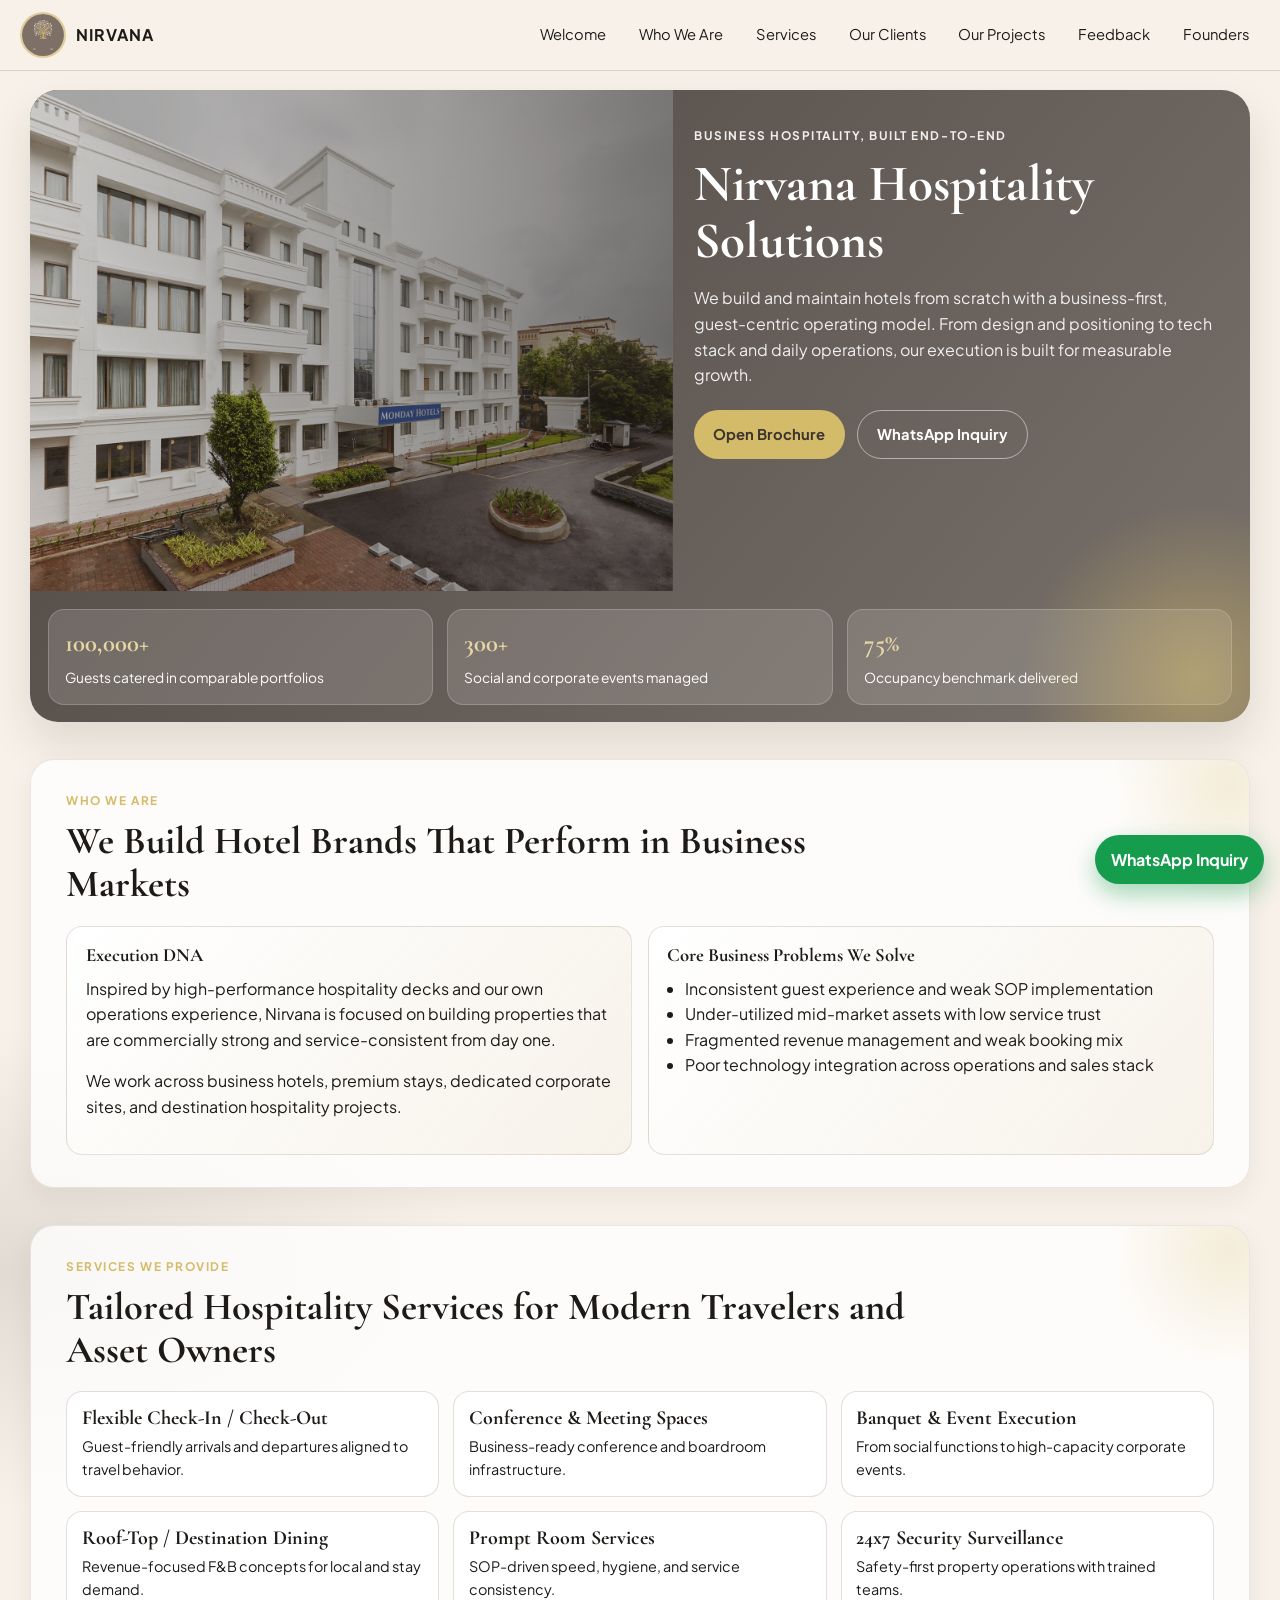
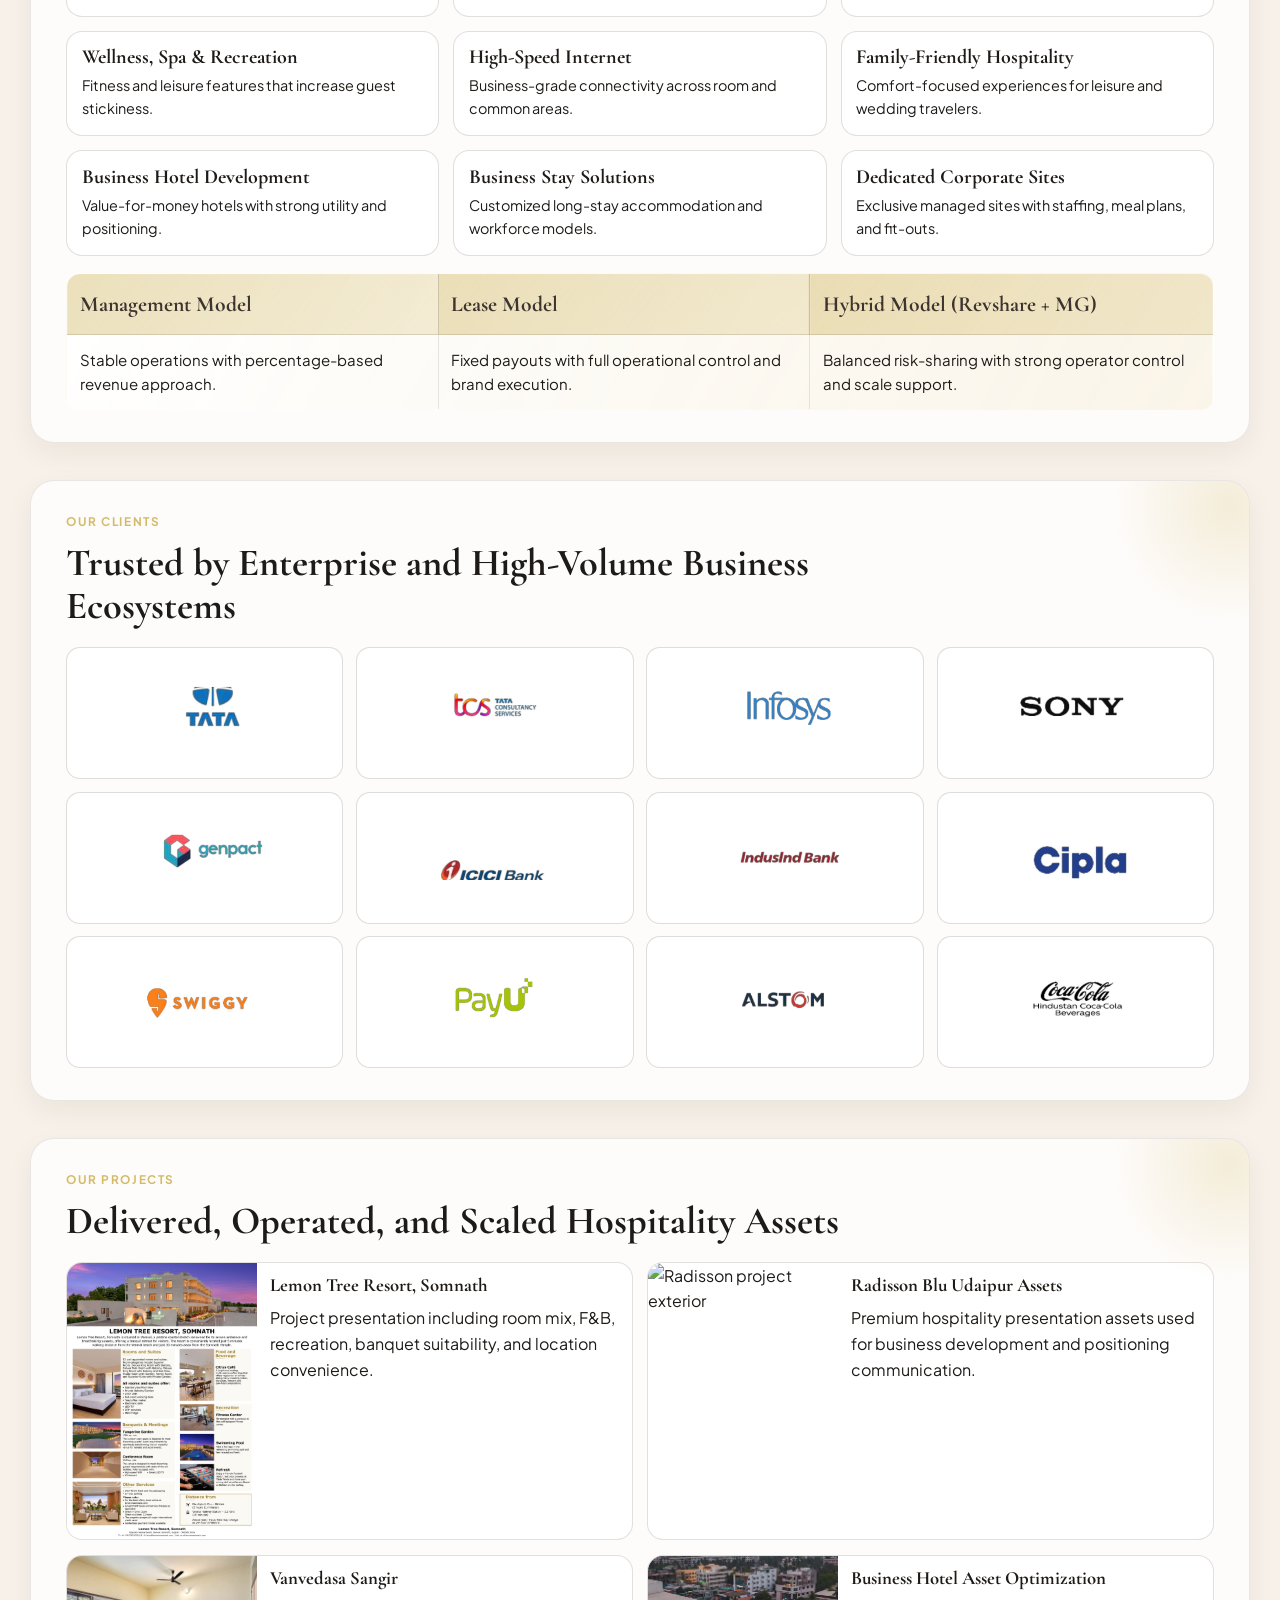
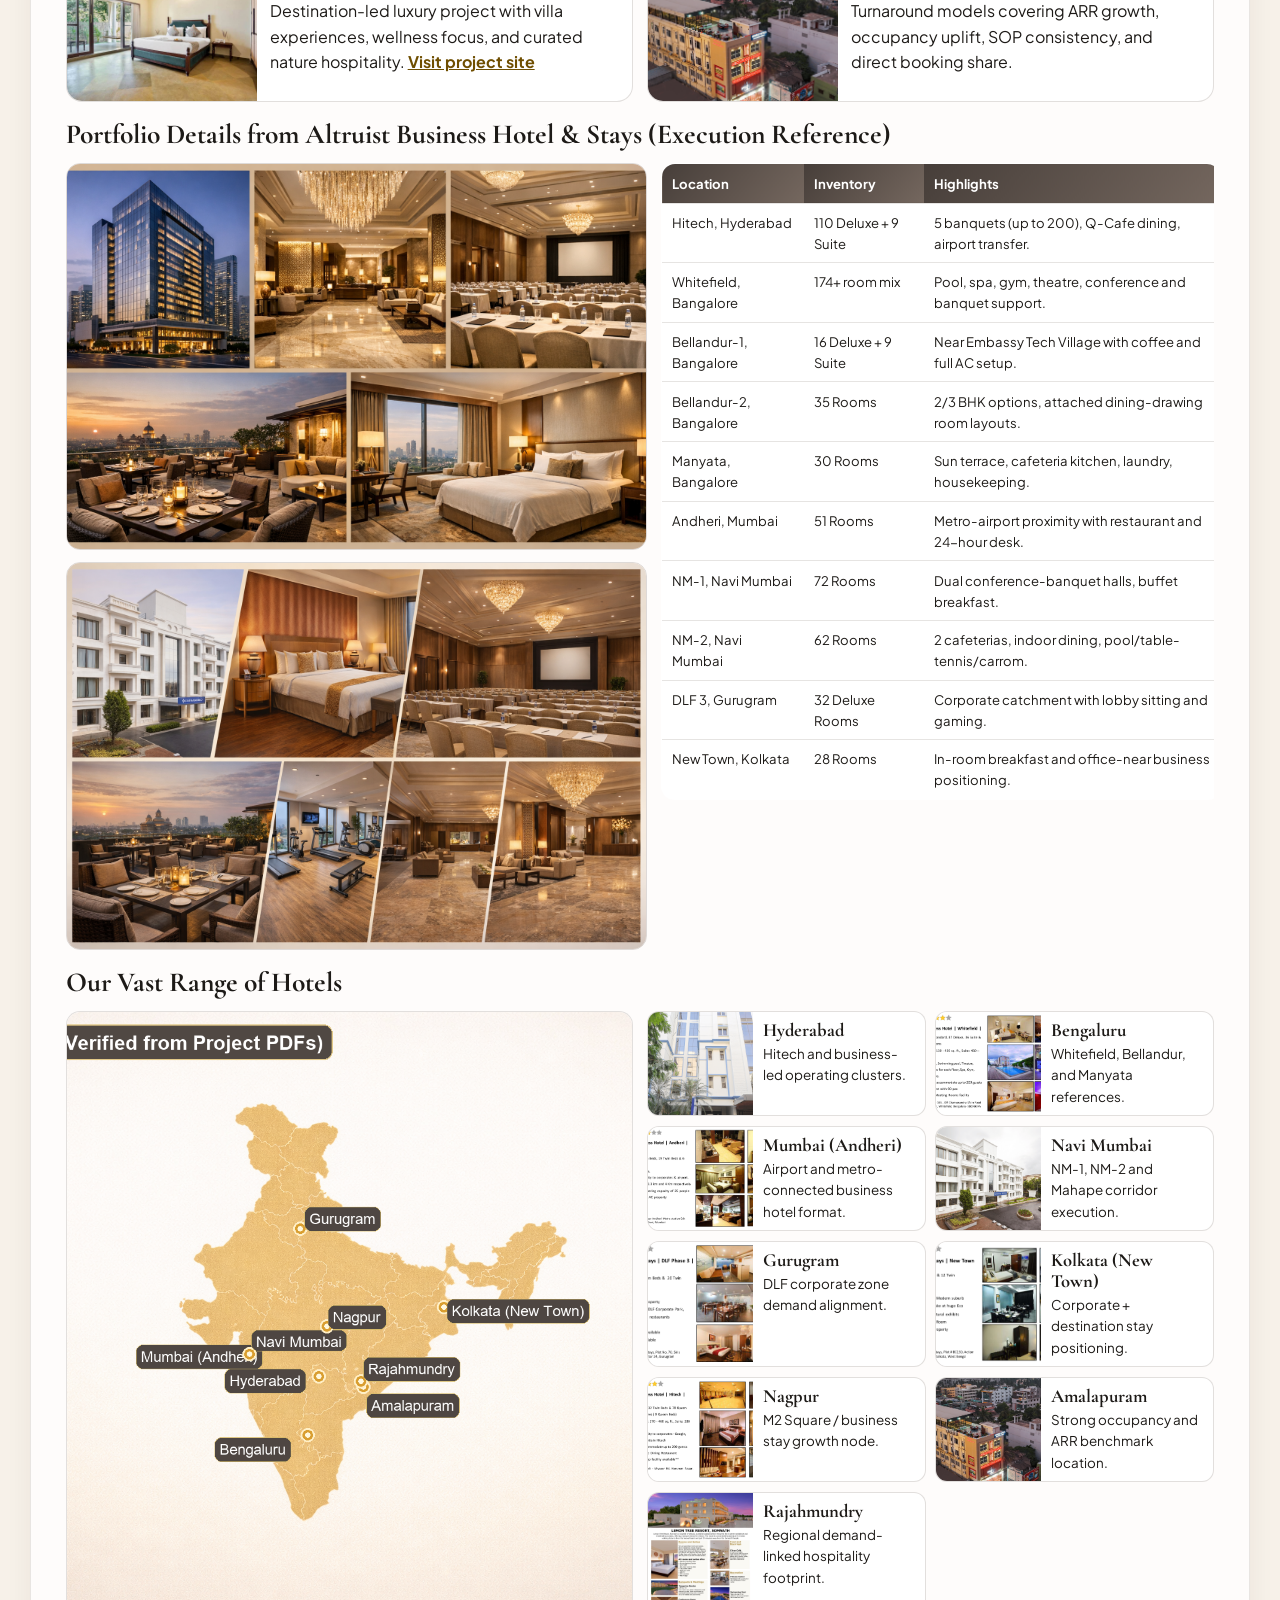
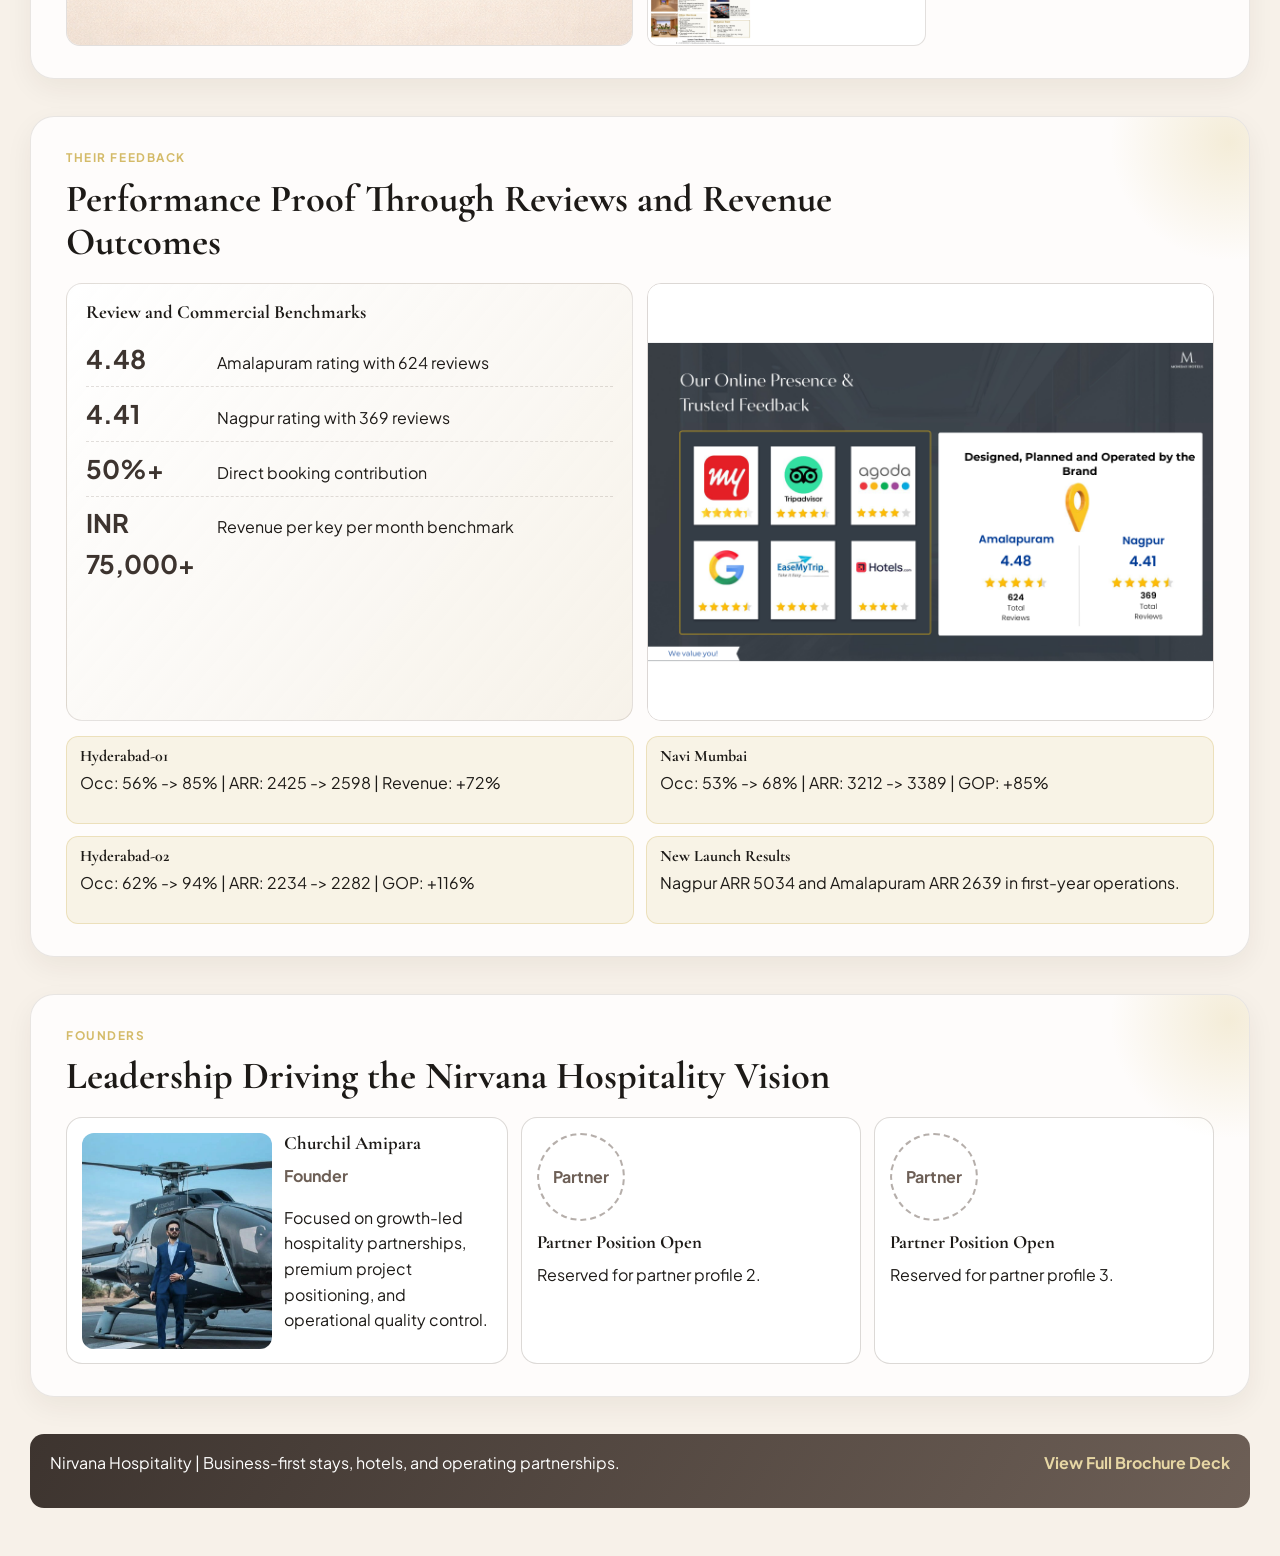
==== index.html @ 929cb82b "Launch Nirvana website and brochure with assets" ====
<!DOCTYPE html>
<html lang="en">
<head>
  <meta charset="UTF-8" />
  <meta name="viewport" content="width=device-width, initial-scale=1.0" />
  <title>Nirvana Hospitality | Business Hotel Development & Operations</title>
  <meta name="description" content="Nirvana creates, operates, and scales business hotels and stay assets with end-to-end execution." />
  <link rel="preconnect" href="https://fonts.googleapis.com" />
  <link rel="preconnect" href="https://fonts.gstatic.com" crossorigin />
  <link href="https://fonts.googleapis.com/css2?family=Cormorant+Garamond:wght@500;600;700&family=Plus+Jakarta+Sans:wght@400;500;600;700&display=swap" rel="stylesheet" />
  <link rel="stylesheet" href="styles.css" />
</head>
<body>
  <header class="site-header">
    <a class="brand" href="#welcome" aria-label="Nirvana home">
      <img src="assets/images/brand/nirvana-logo.jpg" alt="Nirvana logo" />
      <span>NIRVANA</span>
    </a>
    <button class="menu-toggle" id="menuToggle" aria-label="Toggle menu" aria-expanded="false">Menu</button>
    <nav id="mainNav">
      <a href="#welcome">Welcome</a>
      <a href="#who-we-are">Who We Are</a>
      <a href="#services">Services</a>
      <a href="#clients">Our Clients</a>
      <a href="#projects">Our Projects</a>
      <a href="#feedback">Feedback</a>
      <a href="#founders">Founders</a>
    </nav>
  </header>

  <main>
    <section id="welcome" class="hero reveal">
      <div class="hero-media">
        <img src="assets/images/sources/mahape_view.png" alt="Nirvana hospitality project facade" />
      </div>
      <div class="hero-content">
        <p class="tag">Business Hospitality, Built End-to-End</p>
        <h1>Nirvana Hospitality Solutions</h1>
        <p>
          We build and maintain hotels from scratch with a business-first, guest-centric operating model.
          From design and positioning to tech stack and daily operations, our execution is built for measurable growth.
        </p>
        <div class="hero-actions">
          <a class="btn btn-primary" href="brochure.html">Open Brochure</a>
          <a class="btn btn-ghost" href="https://wa.me/916353872498" target="_blank" rel="noreferrer">WhatsApp Inquiry</a>
        </div>
      </div>
      <div class="hero-metrics">
        <article><strong>100,000+</strong><span>Guests catered in comparable portfolios</span></article>
        <article><strong>300+</strong><span>Social and corporate events managed</span></article>
        <article><strong>75%</strong><span>Occupancy benchmark delivered</span></article>
      </div>
    </section>

    <section id="who-we-are" class="section reveal">
      <div class="section-head">
        <p class="tag">Who We Are</p>
        <h2>We Build Hotel Brands That Perform in Business Markets</h2>
      </div>
      <div class="split-grid">
        <article class="glass-card">
          <h3>Execution DNA</h3>
          <p>
            Inspired by high-performance hospitality decks and our own operations experience, Nirvana is focused on building
            properties that are commercially strong and service-consistent from day one.
          </p>
          <p>
            We work across business hotels, premium stays, dedicated corporate sites, and destination hospitality projects.
          </p>
        </article>
        <article class="glass-card">
          <h3>Core Business Problems We Solve</h3>
          <ul>
            <li>Inconsistent guest experience and weak SOP implementation</li>
            <li>Under-utilized mid-market assets with low service trust</li>
            <li>Fragmented revenue management and weak booking mix</li>
            <li>Poor technology integration across operations and sales stack</li>
          </ul>
        </article>
      </div>
    </section>

    <section id="services" class="section reveal">
      <div class="section-head">
        <p class="tag">Services We Provide</p>
        <h2>Tailored Hospitality Services for Modern Travelers and Asset Owners</h2>
      </div>

      <div class="service-grid">
        <article class="service-card"><h3>Flexible Check-In / Check-Out</h3><p>Guest-friendly arrivals and departures aligned to travel behavior.</p></article>
        <article class="service-card"><h3>Conference & Meeting Spaces</h3><p>Business-ready conference and boardroom infrastructure.</p></article>
        <article class="service-card"><h3>Banquet & Event Execution</h3><p>From social functions to high-capacity corporate events.</p></article>
        <article class="service-card"><h3>Roof-Top / Destination Dining</h3><p>Revenue-focused F&amp;B concepts for local and stay demand.</p></article>
        <article class="service-card"><h3>Prompt Room Services</h3><p>SOP-driven speed, hygiene, and service consistency.</p></article>
        <article class="service-card"><h3>24x7 Security Surveillance</h3><p>Safety-first property operations with trained teams.</p></article>
        <article class="service-card"><h3>Wellness, Spa & Recreation</h3><p>Fitness and leisure features that increase guest stickiness.</p></article>
        <article class="service-card"><h3>High-Speed Internet</h3><p>Business-grade connectivity across room and common areas.</p></article>
        <article class="service-card"><h3>Family-Friendly Hospitality</h3><p>Comfort-focused experiences for leisure and wedding travelers.</p></article>
        <article class="service-card"><h3>Business Hotel Development</h3><p>Value-for-money hotels with strong utility and positioning.</p></article>
        <article class="service-card"><h3>Business Stay Solutions</h3><p>Customized long-stay accommodation and workforce models.</p></article>
        <article class="service-card"><h3>Dedicated Corporate Sites</h3><p>Exclusive managed sites with staffing, meal plans, and fit-outs.</p></article>
      </div>

      <div class="model-table-wrap">
        <table class="model-table">
          <thead>
            <tr>
              <th>Management Model</th>
              <th>Lease Model</th>
              <th>Hybrid Model (Revshare + MG)</th>
            </tr>
          </thead>
          <tbody>
            <tr>
              <td>Stable operations with percentage-based revenue approach.</td>
              <td>Fixed payouts with full operational control and brand execution.</td>
              <td>Balanced risk-sharing with strong operator control and scale support.</td>
            </tr>
          </tbody>
        </table>
      </div>
    </section>

    <section id="clients" class="section reveal">
      <div class="section-head">
        <p class="tag">Our Clients</p>
        <h2>Trusted by Enterprise and High-Volume Business Ecosystems</h2>
      </div>

      <div class="client-logo-grid">
        <article class="client-logo-card"><img src="assets/images/client_logos/tata.png" alt="Tata logo" /><div class="client-tooltip"><h4>Tata Group</h4><p>Industrial and enterprise accommodation demand partnerships.</p></div></article>
        <article class="client-logo-card"><img src="assets/images/client_logos/tcs.png" alt="TCS logo" /><div class="client-tooltip"><h4>TCS</h4><p>Corporate travel and long-stay workforce aligned hospitality demand.</p></div></article>
        <article class="client-logo-card"><img src="assets/images/client_logos/infosys.png" alt="Infosys logo" /><div class="client-tooltip"><h4>Infosys</h4><p>Business travel and corporate lodging ecosystem reference account.</p></div></article>
        <article class="client-logo-card"><img src="assets/images/client_logos/sony.png" alt="Sony logo" /><div class="client-tooltip"><h4>Sony</h4><p>Premium business travel and event-linked hospitality demand.</p></div></article>
        <article class="client-logo-card"><img src="assets/images/client_logos/genpact.png" alt="Genpact logo" /><div class="client-tooltip"><h4>Genpact</h4><p>Corporate operations and training stay requirement support.</p></div></article>
        <article class="client-logo-card"><img src="assets/images/client_logos/icici-bank.png" alt="ICICI Bank logo" /><div class="client-tooltip"><h4>ICICI Bank</h4><p>Business transit and leadership travel accommodation pattern.</p></div></article>
        <article class="client-logo-card"><img src="assets/images/client_logos/indusind-bank.png" alt="IndusInd Bank logo" /><div class="client-tooltip"><h4>IndusInd Bank</h4><p>Financial-sector travel and event stay service requirement.</p></div></article>
        <article class="client-logo-card"><img src="assets/images/client_logos/cipla.png" alt="Cipla logo" /><div class="client-tooltip"><h4>Cipla</h4><p>Pharma corporate travel and operational lodging demand alignment.</p></div></article>
        <article class="client-logo-card"><img src="assets/images/client_logos/swiggy.png" alt="Swiggy logo" /><div class="client-tooltip"><h4>Swiggy</h4><p>Fast-scale corporate stays and business movement requirements.</p></div></article>
        <article class="client-logo-card"><img src="assets/images/client_logos/payu.png" alt="PayU logo" /><div class="client-tooltip"><h4>PayU</h4><p>Technology-led business travel and high-frequency occupancy demand.</p></div></article>
        <article class="client-logo-card"><img src="assets/images/client_logos/alstom.png" alt="Alstom logo" /><div class="client-tooltip"><h4>Alstom</h4><p>Project-based corporate accommodation and site-near stays.</p></div></article>
        <article class="client-logo-card"><img src="assets/images/client_logos/coca-cola.png" alt="Coca-Cola logo" /><div class="client-tooltip"><h4>Coca-Cola HCB</h4><p>Brand teams, audits, and region-level travel occupancy demand.</p></div></article>
      </div>
    </section>

    <section id="projects" class="section reveal">
      <div class="section-head">
        <p class="tag">Our Projects</p>
        <h2>Delivered, Operated, and Scaled Hospitality Assets</h2>
      </div>

      <div class="project-feature-grid">
        <article class="project-feature">
          <img src="assets/images/projects/lemon-tree-somnath-brochure.jpeg" alt="Lemon Tree Somnath brochure" />
          <div>
            <h3>Lemon Tree Resort, Somnath</h3>
            <p>Project presentation including room mix, F&amp;B, recreation, banquet suitability, and location convenience.</p>
          </div>
        </article>
        <article class="project-feature">
          <img src="assets/images/projects/radisson-exterior.jpg" alt="Radisson project exterior" />
          <div>
            <h3>Radisson Blu Udaipur Assets</h3>
            <p>Premium hospitality presentation assets used for business development and positioning communication.</p>
          </div>
        </article>
        <article class="project-feature">
          <img src="assets/images/sources/vanvedasa/2I2A5151.jpg" alt="Vanvedasa project" />
          <div>
            <h3>Vanvedasa Sangir</h3>
            <p>Destination-led luxury project with villa experiences, wellness focus, and curated nature hospitality.
              <a href="https://vanvedasasangir.com/" target="_blank" rel="noreferrer">Visit project site</a></p>
          </div>
        </article>
        <article class="project-feature">
          <img src="assets/images/sources/amalapuram_drone.png" alt="Amalapuram hotel project" />
          <div>
            <h3>Business Hotel Asset Optimization</h3>
            <p>Turnaround models covering ARR growth, occupancy uplift, SOP consistency, and direct booking share.</p>
          </div>
        </article>
      </div>

      <h3 class="subheading">Portfolio Details from Altruist Business Hotel &amp; Stays (Execution Reference)</h3>
      <div class="portfolio-showcase">
        <div class="portfolio-image-stack">
          <img src="assets/images/generated/portfolio-collage-primary.png" alt="AI hospitality portfolio collage" />
          <img src="assets/images/generated/portfolio-collage-secondary.png" alt="AI hospitality portfolio details collage" />
        </div>
        <div class="portfolio-table-wrap">
          <table class="portfolio-table">
            <thead>
              <tr><th>Location</th><th>Inventory</th><th>Highlights</th></tr>
            </thead>
            <tbody>
              <tr><td>Hitech, Hyderabad</td><td>110 Deluxe + 9 Suite</td><td>5 banquets (up to 200), Q-Cafe dining, airport transfer.</td></tr>
              <tr><td>Whitefield, Bangalore</td><td>174+ room mix</td><td>Pool, spa, gym, theatre, conference and banquet support.</td></tr>
              <tr><td>Bellandur-1, Bangalore</td><td>16 Deluxe + 9 Suite</td><td>Near Embassy Tech Village with coffee and full AC setup.</td></tr>
              <tr><td>Bellandur-2, Bangalore</td><td>35 Rooms</td><td>2/3 BHK options, attached dining-drawing room layouts.</td></tr>
              <tr><td>Manyata, Bangalore</td><td>30 Rooms</td><td>Sun terrace, cafeteria kitchen, laundry, housekeeping.</td></tr>
              <tr><td>Andheri, Mumbai</td><td>51 Rooms</td><td>Metro-airport proximity with restaurant and 24-hour desk.</td></tr>
              <tr><td>NM-1, Navi Mumbai</td><td>72 Rooms</td><td>Dual conference-banquet halls, buffet breakfast.</td></tr>
              <tr><td>NM-2, Navi Mumbai</td><td>62 Rooms</td><td>2 cafeterias, indoor dining, pool/table-tennis/carrom.</td></tr>
              <tr><td>DLF 3, Gurugram</td><td>32 Deluxe Rooms</td><td>Corporate catchment with lobby sitting and gaming.</td></tr>
              <tr><td>New Town, Kolkata</td><td>28 Rooms</td><td>In-room breakfast and office-near business positioning.</td></tr>
            </tbody>
          </table>
        </div>
      </div>

      <h3 class="subheading">Our Vast Range of Hotels</h3>
      <div class="range-map-layout">
        <div class="range-map">
          <img src="assets/images/generated/india-map-hotels-accurate.png" alt="India map with verified hotel city points and labels" />
        </div>
        <div class="range-cards">
          <article><img src="assets/images/sources/hitech_facade.png" alt="Hyderabad hotel" /><div><h4>Hyderabad</h4><p>Hitech and business-led operating clusters.</p></div></article>
          <article><img src="assets/images/projects/altruist_pdf_page_08.png" alt="Bengaluru hotel" /><div><h4>Bengaluru</h4><p>Whitefield, Bellandur, and Manyata references.</p></div></article>
          <article><img src="assets/images/projects/altruist_pdf_page_12.png" alt="Mumbai Andheri hotel" /><div><h4>Mumbai (Andheri)</h4><p>Airport and metro-connected business hotel format.</p></div></article>
          <article><img src="assets/images/sources/mahape_view.png" alt="Navi Mumbai hotel" /><div><h4>Navi Mumbai</h4><p>NM-1, NM-2 and Mahape corridor execution.</p></div></article>
          <article><img src="assets/images/projects/altruist_pdf_page_15.png" alt="Gurugram hotel" /><div><h4>Gurugram</h4><p>DLF corporate zone demand alignment.</p></div></article>
          <article><img src="assets/images/projects/altruist_pdf_page_16.png" alt="Kolkata New Town hotel" /><div><h4>Kolkata (New Town)</h4><p>Corporate + destination stay positioning.</p></div></article>
          <article><img src="assets/images/projects/altruist_pdf_page_07.png" alt="Nagpur hotel reference" /><div><h4>Nagpur</h4><p>M2 Square / business stay growth node.</p></div></article>
          <article><img src="assets/images/sources/amalapuram_drone.png" alt="Amalapuram hotel" /><div><h4>Amalapuram</h4><p>Strong occupancy and ARR benchmark location.</p></div></article>
          <article><img src="assets/images/projects/lemon-tree-somnath-brochure.jpeg" alt="Rajahmundry reference" /><div><h4>Rajahmundry</h4><p>Regional demand-linked hospitality footprint.</p></div></article>
        </div>
      </div>
    </section>

    <section id="feedback" class="section reveal">
      <div class="section-head">
        <p class="tag">Their Feedback</p>
        <h2>Performance Proof Through Reviews and Revenue Outcomes</h2>
      </div>
      <div class="feedback-grid">
        <article class="glass-card metrics-card">
          <h3>Review and Commercial Benchmarks</h3>
          <div class="metric-line"><strong>4.48</strong><span>Amalapuram rating with 624 reviews</span></div>
          <div class="metric-line"><strong>4.41</strong><span>Nagpur rating with 369 reviews</span></div>
          <div class="metric-line"><strong>50%+</strong><span>Direct booking contribution</span></div>
          <div class="metric-line"><strong>INR 75,000+</strong><span>Revenue per key per month benchmark</span></div>
        </article>
        <article class="feedback-image-wrap">
          <img src="assets/images/clients/online-presence-feedback.png" alt="Guest feedback and online presence" />
        </article>
      </div>

      <div class="kpi-row">
        <article><h4>Hyderabad-01</h4><p>Occ: 56% -> 85% | ARR: 2425 -> 2598 | Revenue: +72%</p></article>
        <article><h4>Navi Mumbai</h4><p>Occ: 53% -> 68% | ARR: 3212 -> 3389 | GOP: +85%</p></article>
        <article><h4>Hyderabad-02</h4><p>Occ: 62% -> 94% | ARR: 2234 -> 2282 | GOP: +116%</p></article>
        <article><h4>New Launch Results</h4><p>Nagpur ARR 5034 and Amalapuram ARR 2639 in first-year operations.</p></article>
      </div>
    </section>

    <section id="founders" class="section reveal">
      <div class="section-head">
        <p class="tag">Founders</p>
        <h2>Leadership Driving the Nirvana Hospitality Vision</h2>
      </div>
      <div class="founders-grid">
        <article class="founder-card main-founder">
          <img src="assets/images/founders/churchil-amipara.jpeg" alt="Founder Churchil Amipara" />
          <div>
            <h3>Churchil Amipara</h3>
            <p class="role">Founder</p>
            <p>Focused on growth-led hospitality partnerships, premium project positioning, and operational quality control.</p>
          </div>
        </article>
        <article class="founder-card partner-placeholder">
          <div class="avatar-placeholder">Partner</div>
          <h3>Partner Position Open</h3>
          <p>Reserved for partner profile 2.</p>
        </article>
        <article class="founder-card partner-placeholder">
          <div class="avatar-placeholder">Partner</div>
          <h3>Partner Position Open</h3>
          <p>Reserved for partner profile 3.</p>
        </article>
      </div>
    </section>
  </main>

  <footer class="site-footer">
    <p>Nirvana Hospitality | Business-first stays, hotels, and operating partnerships.</p>
    <a href="brochure.html">View Full Brochure Deck</a>
  </footer>

  <a class="whatsapp-float" href="https://wa.me/916353872498" target="_blank" rel="noreferrer" aria-label="WhatsApp inquiry">
    WhatsApp Inquiry
  </a>

  <script src="script.js"></script>
</body>
</html>
---- styles.css ----
:root {
  --taupe-900: #3d342f;
  --taupe-700: #6d5f56;
  --taupe-500: #8e8178;
  --taupe-300: #c2b5ab;
  --gold-500: #d4bb69;
  --gold-300: #e6d6a4;
  --cream-100: #f7f1e9;
  --cream-200: #efe6db;
  --ink: #1d1a17;
  --white: #ffffff;
  --max: 1220px;
  --radius-lg: 24px;
  --radius-md: 16px;
  --shadow: 0 20px 45px rgba(43, 34, 26, 0.12);
}

* {
  box-sizing: border-box;
}

html {
  scroll-behavior: smooth;
}

body {
  margin: 0;
  font-family: "Plus Jakarta Sans", sans-serif;
  color: var(--ink);
  background:
    radial-gradient(1200px 500px at 100% -10%, rgba(212, 187, 105, 0.2), transparent 60%),
    radial-gradient(800px 400px at 0% 20%, rgba(142, 129, 120, 0.2), transparent 60%),
    var(--cream-100);
  line-height: 1.6;
}

a {
  color: inherit;
}

h1,
h2,
h3,
h4 {
  font-family: "Cormorant Garamond", serif;
  line-height: 1.12;
  margin: 0 0 0.6rem;
}

p {
  margin: 0 0 1rem;
}

img {
  max-width: 100%;
  display: block;
}

.site-header {
  position: sticky;
  top: 0;
  z-index: 70;
  display: flex;
  align-items: center;
  justify-content: space-between;
  gap: 1rem;
  padding: 0.75rem 1.25rem;
  background: rgba(247, 241, 233, 0.9);
  backdrop-filter: blur(10px);
  border-bottom: 1px solid rgba(109, 95, 86, 0.2);
}

.brand {
  display: flex;
  align-items: center;
  gap: 0.65rem;
  font-weight: 700;
  letter-spacing: 0.06em;
  text-decoration: none;
}

.brand img {
  width: 46px;
  height: 46px;
  border-radius: 50%;
  object-fit: cover;
  border: 2px solid rgba(212, 187, 105, 0.65);
}

nav {
  display: flex;
  gap: 0.65rem;
}

nav a {
  text-decoration: none;
  border-radius: 999px;
  padding: 0.45rem 0.7rem;
  font-size: 0.92rem;
  transition: background 0.2s ease;
}

nav a:hover {
  background: rgba(212, 187, 105, 0.27);
}

.menu-toggle {
  display: none;
  border: 1px solid rgba(109, 95, 86, 0.45);
  background: transparent;
  border-radius: 999px;
  padding: 0.45rem 0.85rem;
  font-weight: 600;
}

main {
  width: min(calc(100% - 2.25rem), var(--max));
  margin: 1.2rem auto 0;
}

.section,
.hero {
  margin: 0 0 2.3rem;
}

.hero {
  display: grid;
  grid-template-columns: 1.15fr 1fr;
  gap: 1.15rem;
  background: linear-gradient(130deg, rgba(61, 52, 47, 0.9), rgba(61, 52, 47, 0.68));
  color: var(--white);
  border-radius: calc(var(--radius-lg) + 4px);
  overflow: hidden;
  position: relative;
  box-shadow: var(--shadow);
}

.hero::after {
  content: "";
  position: absolute;
  inset: auto -120px -130px auto;
  width: 350px;
  height: 350px;
  background: radial-gradient(circle, rgba(212, 187, 105, 0.52), transparent 70%);
}

.hero-media {
  min-height: 470px;
  position: relative;
}

.hero-media::after {
  content: "";
  position: absolute;
  inset: 0;
  background: linear-gradient(to right, rgba(24, 20, 17, 0.2), rgba(24, 20, 17, 0.55));
}

.hero-media img {
  width: 100%;
  height: 100%;
  object-fit: cover;
}

.hero-content {
  position: relative;
  z-index: 2;
  padding: 2.3rem 1.8rem 0.6rem 0.2rem;
}

.tag {
  text-transform: uppercase;
  letter-spacing: 0.13em;
  font-size: 0.74rem;
  font-weight: 700;
  color: var(--gold-500);
  margin-bottom: 0.6rem;
}

.hero h1 {
  font-size: clamp(2.2rem, 4vw, 3.9rem);
  margin-bottom: 0.95rem;
}

.hero p {
  color: rgba(255, 255, 255, 0.9);
  max-width: 48ch;
}

.hero-actions {
  display: flex;
  flex-wrap: wrap;
  gap: 0.75rem;
  margin-top: 1.4rem;
}

.btn {
  display: inline-flex;
  align-items: center;
  justify-content: center;
  text-decoration: none;
  border-radius: 999px;
  padding: 0.72rem 1.2rem;
  font-weight: 700;
  font-size: 0.92rem;
}

.btn-primary {
  background: var(--gold-500);
  color: var(--taupe-900);
}

.btn-ghost {
  border: 1px solid rgba(255, 255, 255, 0.5);
  color: var(--white);
}

.hero-metrics {
  grid-column: 1 / -1;
  display: grid;
  grid-template-columns: repeat(3, 1fr);
  gap: 0.9rem;
  padding: 0 1.1rem 1.1rem;
}

.hero-metrics article {
  border-radius: var(--radius-md);
  padding: 0.88rem 1rem;
  border: 1px solid rgba(255, 255, 255, 0.2);
  background: rgba(255, 255, 255, 0.14);
}

.hero-metrics strong {
  display: block;
  font-size: 1.55rem;
  font-family: "Cormorant Garamond", serif;
  color: var(--gold-300);
}

.hero-metrics span {
  font-size: 0.86rem;
}

.section {
  background: rgba(255, 255, 255, 0.79);
  border: 1px solid rgba(109, 95, 86, 0.15);
  border-radius: var(--radius-lg);
  padding: 2rem clamp(1rem, 2.8vw, 2.2rem);
  box-shadow: 0 10px 28px rgba(44, 32, 22, 0.06);
  position: relative;
  overflow: hidden;
}

.section::before {
  content: "";
  position: absolute;
  width: 240px;
  height: 240px;
  top: -95px;
  right: -100px;
  border-radius: 50%;
  background: radial-gradient(circle, rgba(212, 187, 105, 0.24), transparent 70%);
}

.section-head {
  margin-bottom: 1.2rem;
  max-width: 72ch;
  position: relative;
  z-index: 1;
}

.section-head h2 {
  font-size: clamp(1.7rem, 3vw, 2.9rem);
  margin: 0;
}

.split-grid {
  display: grid;
  grid-template-columns: repeat(2, minmax(0, 1fr));
  gap: 1rem;
}

.glass-card {
  border-radius: var(--radius-md);
  padding: 1.15rem;
  border: 1px solid rgba(109, 95, 86, 0.18);
  background: linear-gradient(130deg, rgba(255, 255, 255, 0.9), rgba(244, 238, 228, 0.75));
}

.glass-card ul {
  margin: 0;
  padding-left: 1.1rem;
}

.service-grid {
  display: grid;
  grid-template-columns: repeat(3, minmax(0, 1fr));
  gap: 0.88rem;
  margin-bottom: 1.1rem;
}

.service-card {
  border-radius: var(--radius-md);
  background: #fff;
  border: 1px solid rgba(142, 129, 120, 0.26);
  padding: 0.92rem;
  transition: transform 0.22s ease, box-shadow 0.22s ease;
}

.service-card:hover {
  transform: translateY(-4px);
  box-shadow: 0 14px 20px rgba(66, 51, 34, 0.12);
}

.service-card h3 {
  font-size: 1.25rem;
  margin-bottom: 0.35rem;
}

.service-card p {
  font-size: 0.9rem;
  margin: 0;
}

.model-table-wrap {
  overflow-x: auto;
}

.model-table {
  width: 100%;
  border-collapse: collapse;
  min-width: 620px;
  border: 1px solid rgba(212, 187, 105, 0.5);
  border-radius: 14px;
  overflow: hidden;
  background: linear-gradient(120deg, rgba(255, 255, 255, 0.96), rgba(250, 244, 231, 0.9));
}

.model-table th {
  background: linear-gradient(130deg, rgba(212, 187, 105, 0.45), rgba(212, 187, 105, 0.25));
  color: var(--taupe-900);
  font-family: "Cormorant Garamond", serif;
  font-size: 1.35rem;
  text-align: left;
  padding: 0.8rem;
  border-right: 1px solid rgba(109, 95, 86, 0.25);
}

.model-table th:last-child {
  border-right: 0;
}

.model-table td {
  padding: 0.8rem;
  font-size: 0.94rem;
  border-top: 1px solid rgba(109, 95, 86, 0.2);
  border-right: 1px solid rgba(109, 95, 86, 0.15);
  vertical-align: top;
}

.model-table td:last-child {
  border-right: 0;
}

.client-logo-grid {
  display: grid;
  grid-template-columns: repeat(4, minmax(0, 1fr));
  gap: 0.8rem;
}

.client-logo-card {
  position: relative;
  border-radius: 14px;
  border: 1px solid rgba(109, 95, 86, 0.22);
  background: #fff;
  min-height: 132px;
  padding: 0.7rem;
  display: grid;
  place-items: center;
  overflow: visible;
}

.client-logo-card img {
  width: 88%;
  height: 70px;
  object-fit: contain;
}

.client-tooltip {
  position: absolute;
  left: 10px;
  right: 10px;
  bottom: calc(100% + 10px);
  background: var(--taupe-900);
  color: #fff;
  border: 1px solid rgba(212, 187, 105, 0.45);
  border-radius: 10px;
  padding: 0.55rem 0.62rem;
  opacity: 0;
  pointer-events: none;
  transform: translateY(8px);
  transition: 0.2s ease;
  z-index: 6;
}

.client-tooltip h4 {
  margin: 0 0 0.2rem;
  font-size: 1rem;
}

.client-tooltip p {
  margin: 0;
  font-size: 0.78rem;
  line-height: 1.35;
}

.client-logo-card:hover .client-tooltip,
.client-logo-card:focus-within .client-tooltip {
  opacity: 1;
  transform: translateY(0);
}

.project-feature-grid {
  display: grid;
  grid-template-columns: repeat(2, minmax(0, 1fr));
  gap: 0.92rem;
  margin-bottom: 1.15rem;
}

.project-feature {
  border-radius: var(--radius-md);
  border: 1px solid rgba(109, 95, 86, 0.2);
  overflow: hidden;
  background: #fff;
  display: grid;
  grid-template-columns: 190px 1fr;
  gap: 0.78rem;
}

.project-feature img {
  width: 100%;
  height: 100%;
  object-fit: cover;
}

.project-feature div {
  padding: 0.75rem 0.72rem 0.62rem 0;
}

.project-feature a {
  font-weight: 700;
  color: #6f4e00;
}

.subheading {
  margin: 0.35rem 0 0.72rem;
  font-size: 1.72rem;
}

.portfolio-showcase {
  display: grid;
  grid-template-columns: 1.05fr 1fr;
  gap: 0.9rem;
  margin-bottom: 1.15rem;
}

.portfolio-image-stack {
  display: grid;
  gap: 0.75rem;
}

.portfolio-image-stack img {
  border-radius: 14px;
  border: 1px solid rgba(109, 95, 86, 0.22);
  object-fit: cover;
  min-height: 230px;
}

.portfolio-table-wrap {
  overflow-x: auto;
}

.portfolio-table {
  width: 100%;
  border-collapse: collapse;
  min-width: 560px;
  border: 1px solid rgba(109, 95, 86, 0.22);
  border-radius: 14px;
  overflow: hidden;
  background: #fff;
}

.portfolio-table th {
  background: linear-gradient(130deg, rgba(61, 52, 47, 0.95), rgba(109, 95, 86, 0.95));
  color: #fff;
  text-align: left;
  padding: 0.56rem 0.62rem;
  font-size: 0.82rem;
}

.portfolio-table td {
  border-top: 1px solid rgba(109, 95, 86, 0.17);
  padding: 0.52rem 0.62rem;
  font-size: 0.82rem;
  vertical-align: top;
}

.range-map-layout {
  display: grid;
  grid-template-columns: 1fr 1fr;
  gap: 0.9rem;
}

.range-map {
  border-radius: 14px;
  overflow: hidden;
  border: 1px solid rgba(109, 95, 86, 0.2);
  background: #fff;
}

.range-map img {
  width: 100%;
  height: 100%;
  object-fit: cover;
}

.range-cards {
  display: grid;
  grid-template-columns: repeat(2, minmax(0, 1fr));
  gap: 0.6rem;
}

.range-cards article {
  border: 1px solid rgba(109, 95, 86, 0.2);
  border-radius: 12px;
  background: #fff;
  display: grid;
  grid-template-columns: 105px 1fr;
  gap: 0.62rem;
  overflow: hidden;
}

.range-cards img {
  width: 100%;
  height: 100%;
  object-fit: cover;
}

.range-cards div {
  padding: 0.54rem 0.58rem 0.5rem 0;
}

.range-cards h4 {
  margin: 0 0 0.1rem;
  font-size: 1.16rem;
}

.range-cards p {
  margin: 0;
  font-size: 0.84rem;
}

.feedback-grid {
  display: grid;
  grid-template-columns: 1fr 1fr;
  gap: 0.9rem;
}

.metrics-card .metric-line {
  display: grid;
  grid-template-columns: 120px 1fr;
  gap: 0.7rem;
  align-items: baseline;
  padding: 0.4rem 0;
  border-bottom: 1px dashed rgba(109, 95, 86, 0.2);
}

.metrics-card .metric-line:last-child {
  border-bottom: 0;
}

.metrics-card strong {
  font-size: 1.6rem;
  color: var(--taupe-900);
}

.feedback-image-wrap img {
  border-radius: 14px;
  border: 1px solid rgba(109, 95, 86, 0.23);
}

.kpi-row {
  display: grid;
  grid-template-columns: repeat(2, minmax(0, 1fr));
  gap: 0.74rem;
  margin-top: 0.95rem;
}

.kpi-row article {
  border: 1px solid rgba(212, 187, 105, 0.35);
  border-radius: 12px;
  background: rgba(212, 187, 105, 0.14);
  padding: 0.7rem 0.8rem;
}

.kpi-row h4 {
  margin-bottom: 0.25rem;
}

.founders-grid {
  display: grid;
  grid-template-columns: 1.3fr 1fr 1fr;
  gap: 0.84rem;
}

.founder-card {
  border: 1px solid rgba(109, 95, 86, 0.24);
  border-radius: var(--radius-md);
  background: #fff;
  padding: 0.9rem;
}

.main-founder {
  display: grid;
  grid-template-columns: 190px 1fr;
  gap: 0.75rem;
}

.main-founder img {
  width: 100%;
  height: 100%;
  object-fit: cover;
  border-radius: 12px;
}

.role {
  font-weight: 700;
  color: var(--taupe-700);
}

.avatar-placeholder {
  width: 88px;
  height: 88px;
  border-radius: 50%;
  border: 2px dashed rgba(109, 95, 86, 0.5);
  display: grid;
  place-items: center;
  margin-bottom: 0.68rem;
  font-weight: 700;
  color: var(--taupe-700);
}

.site-footer {
  width: min(calc(100% - 2.25rem), var(--max));
  margin: 0 auto 3rem;
  padding: 1rem 1.25rem;
  border-radius: 14px;
  background: linear-gradient(120deg, var(--taupe-900), var(--taupe-700));
  color: #fff;
  display: flex;
  flex-wrap: wrap;
  justify-content: space-between;
  gap: 0.8rem;
}

.site-footer a {
  color: var(--gold-300);
  text-decoration: none;
  font-weight: 700;
}

.whatsapp-float {
  position: fixed;
  right: 1rem;
  bottom: 1rem;
  z-index: 80;
  text-decoration: none;
  color: #fff;
  background: #169c4d;
  padding: 0.72rem 1rem;
  border-radius: 999px;
  font-weight: 700;
  box-shadow: 0 10px 25px rgba(22, 156, 77, 0.4);
}

.reveal {
  opacity: 0;
  transform: translateY(30px);
  transition: opacity 0.6s ease, transform 0.6s ease;
}

.reveal.show {
  opacity: 1;
  transform: translateY(0);
}

@media (max-width: 1060px) {
  nav {
    position: absolute;
    right: 1.1rem;
    top: calc(100% + 0.5rem);
    background: rgba(247, 241, 233, 0.98);
    border: 1px solid rgba(109, 95, 86, 0.24);
    border-radius: 12px;
    padding: 0.5rem;
    display: none;
    flex-direction: column;
    align-items: stretch;
    width: min(260px, calc(100vw - 2.2rem));
  }

  nav.open {
    display: flex;
  }

  .menu-toggle {
    display: inline-flex;
  }

  .hero {
    grid-template-columns: 1fr;
  }

  .hero-media {
    min-height: 300px;
  }

  .hero-content {
    padding: 1.1rem 1rem 0.25rem;
  }

  .hero-metrics,
  .split-grid,
  .service-grid,
  .client-logo-grid,
  .project-feature-grid,
  .portfolio-showcase,
  .range-map-layout,
  .range-cards,
  .feedback-grid,
  .kpi-row,
  .founders-grid {
    grid-template-columns: 1fr;
  }

  .project-feature,
  .main-founder,
  .range-cards article {
    grid-template-columns: 1fr;
  }

  .project-feature div,
  .range-cards div {
    padding: 0.72rem;
  }

  .client-tooltip {
    position: static;
    opacity: 1;
    pointer-events: auto;
    transform: none;
    margin-top: 0.45rem;
  }

  .client-logo-card {
    place-items: stretch;
  }

  .client-logo-card img {
    width: 100%;
  }
}
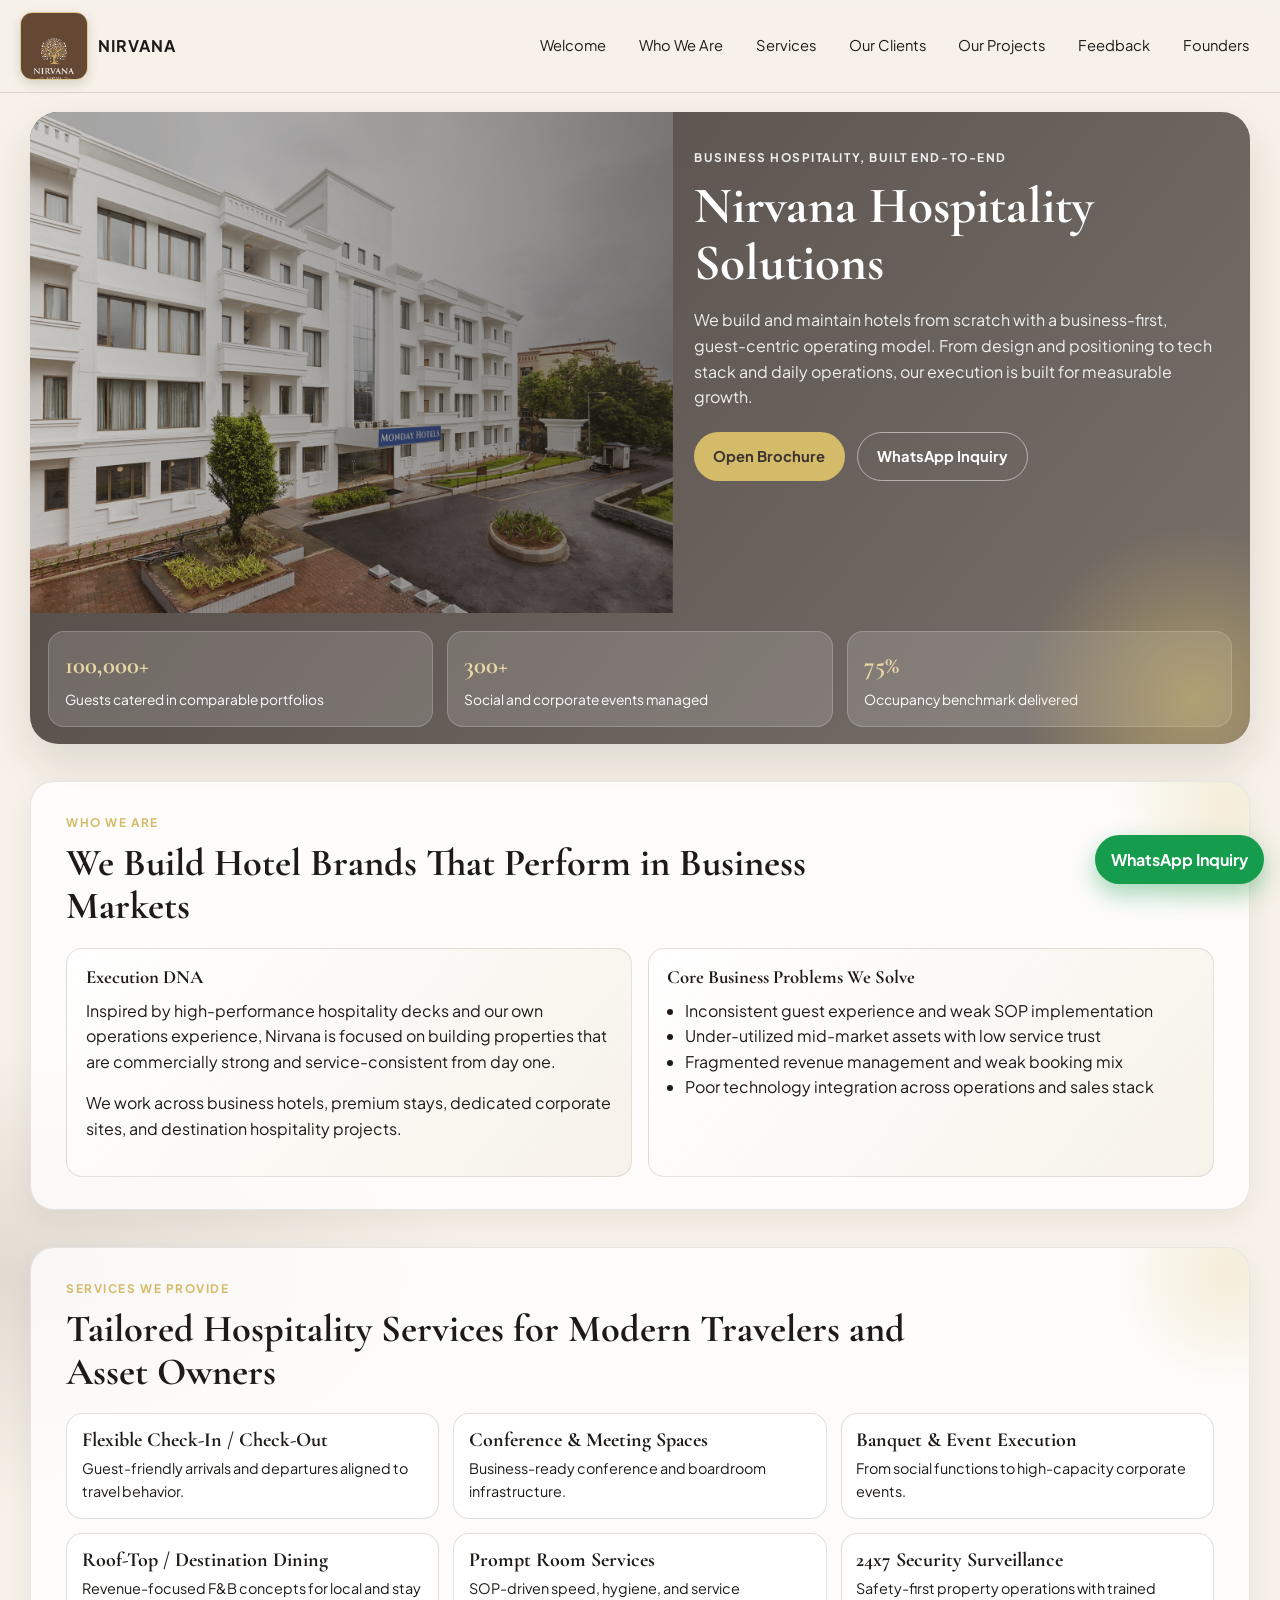
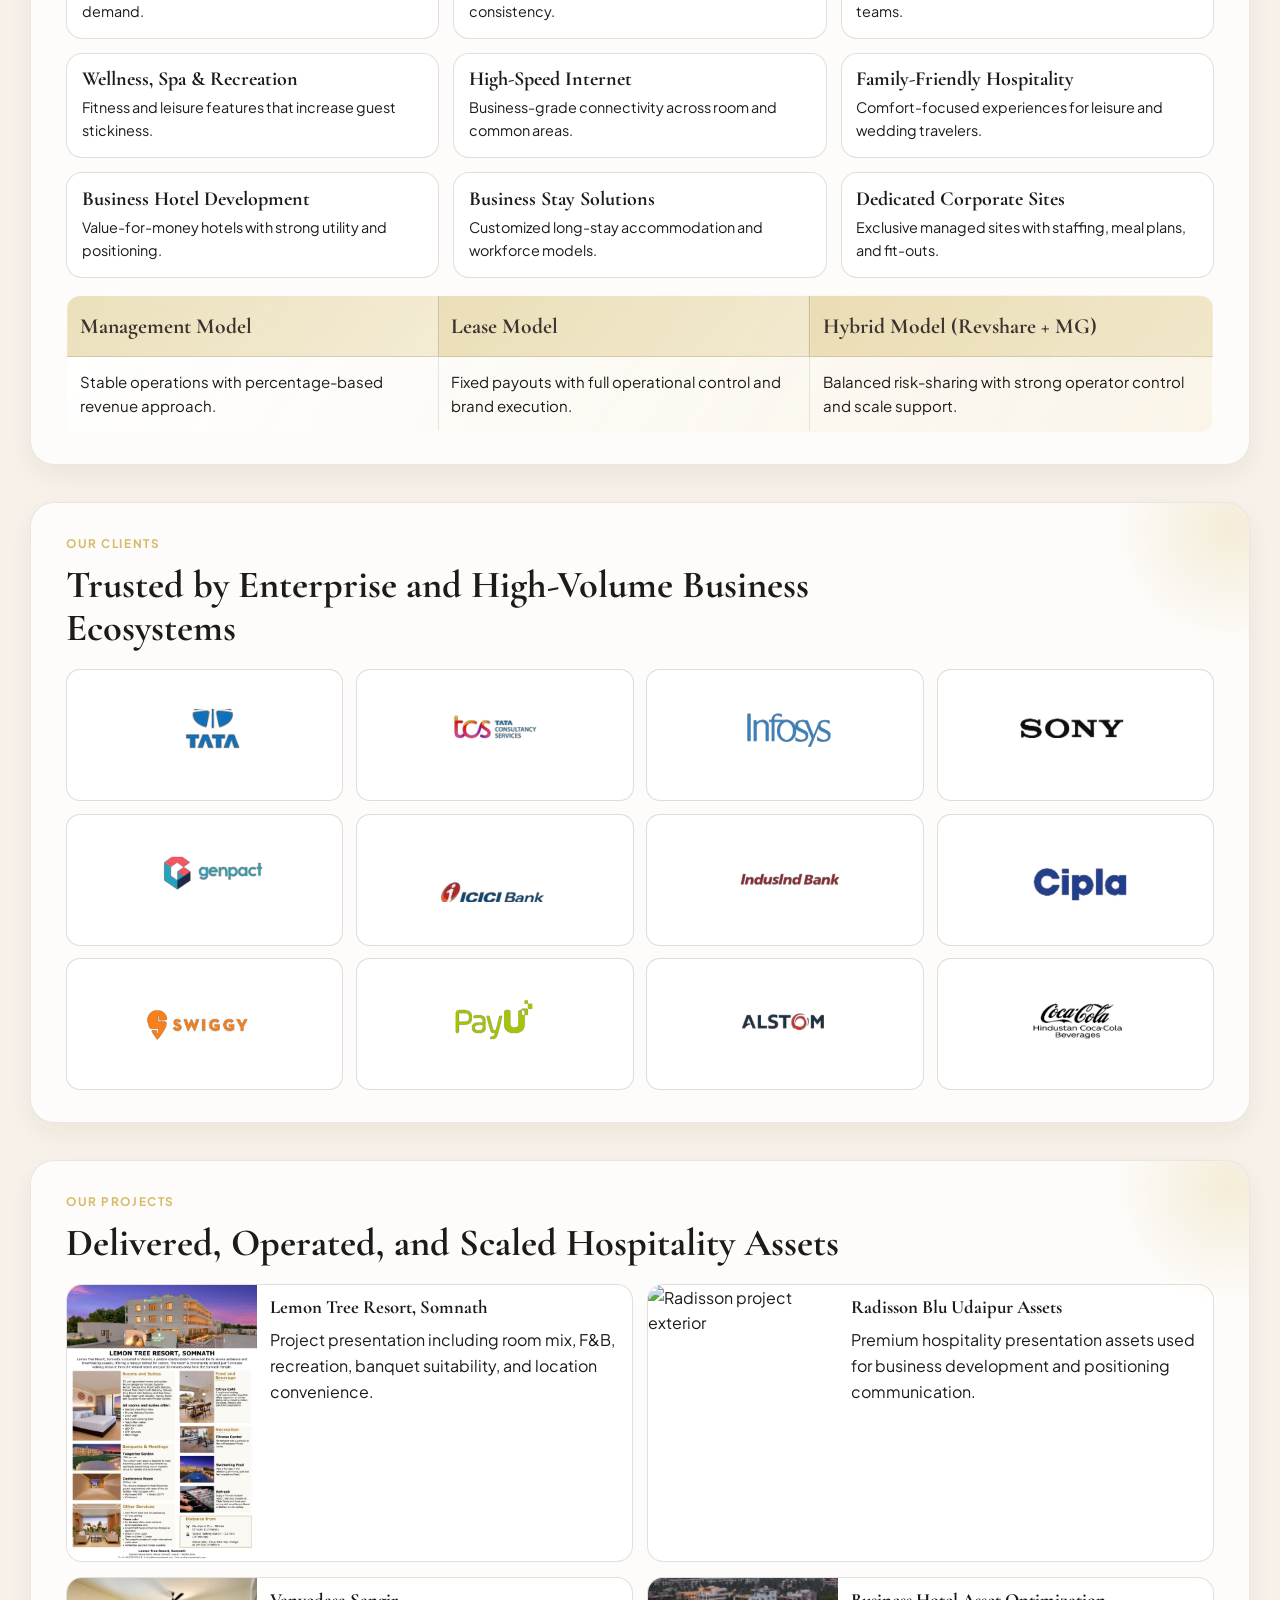
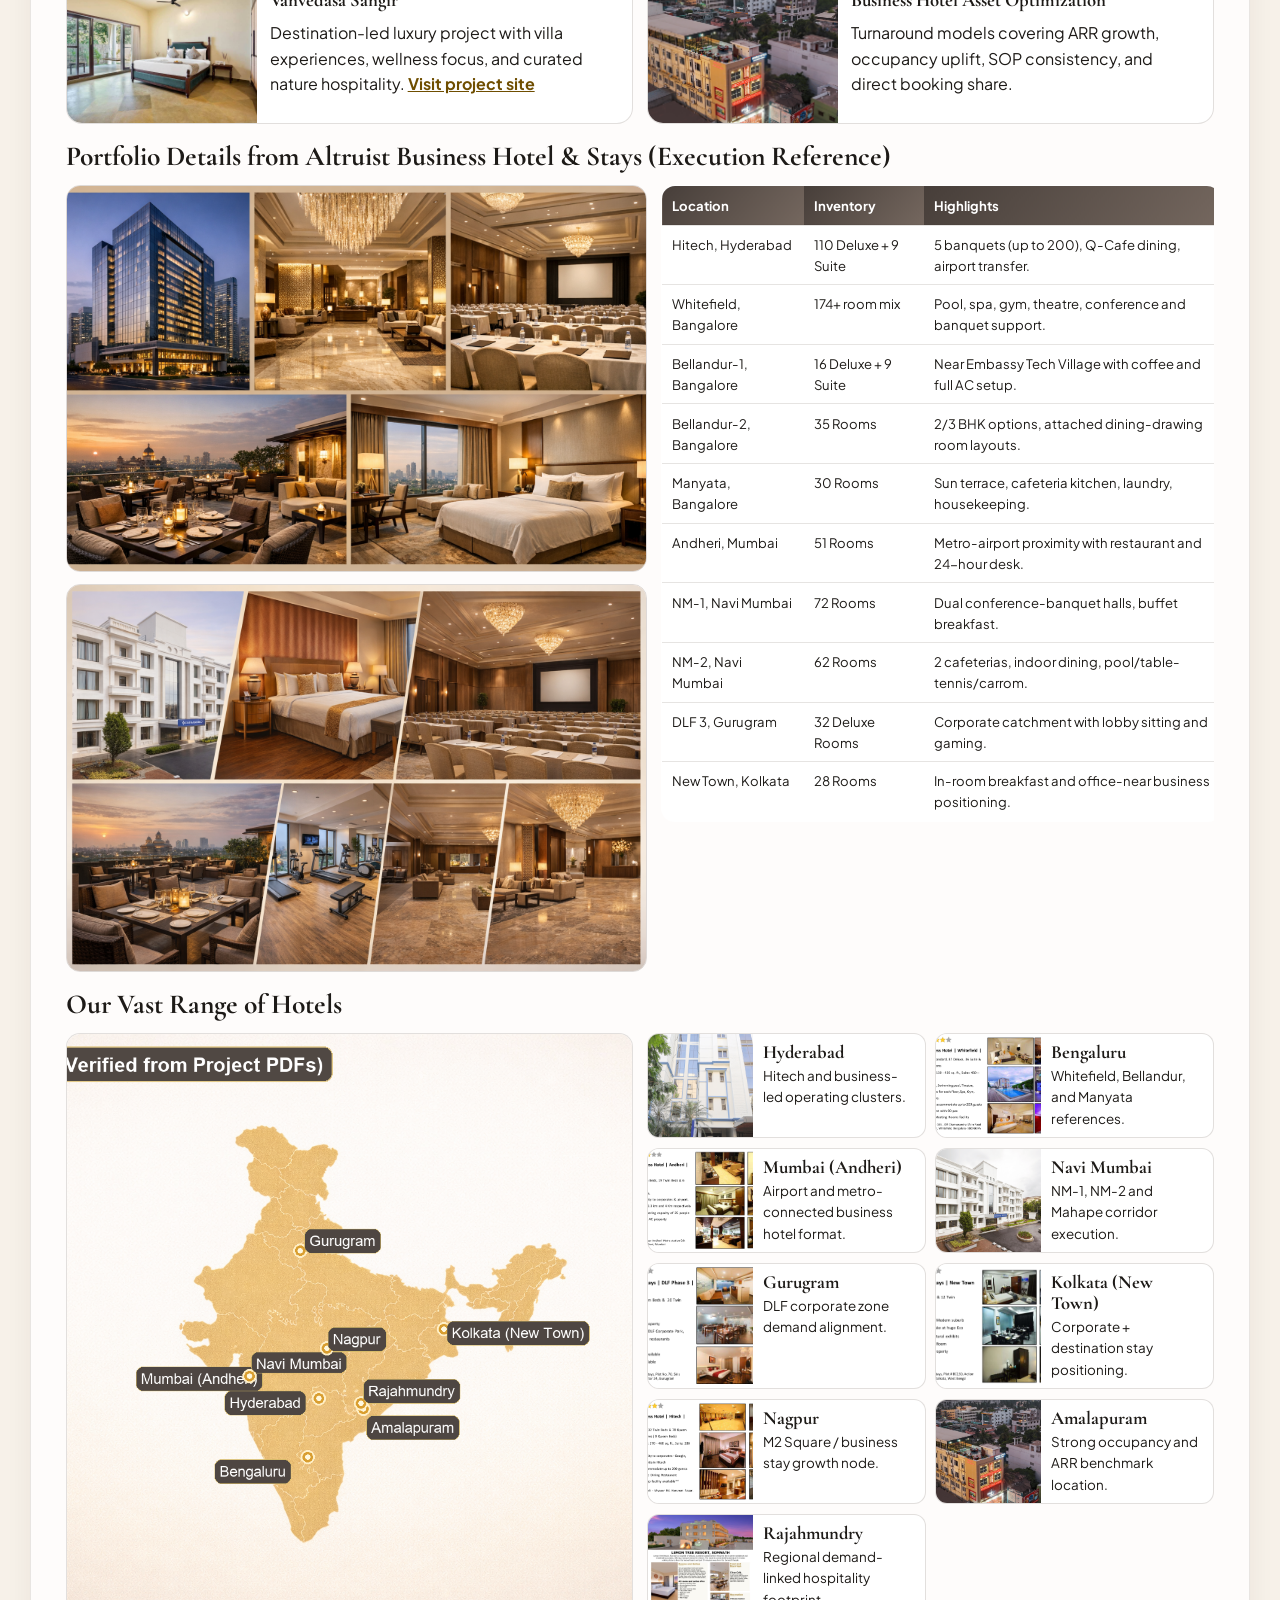
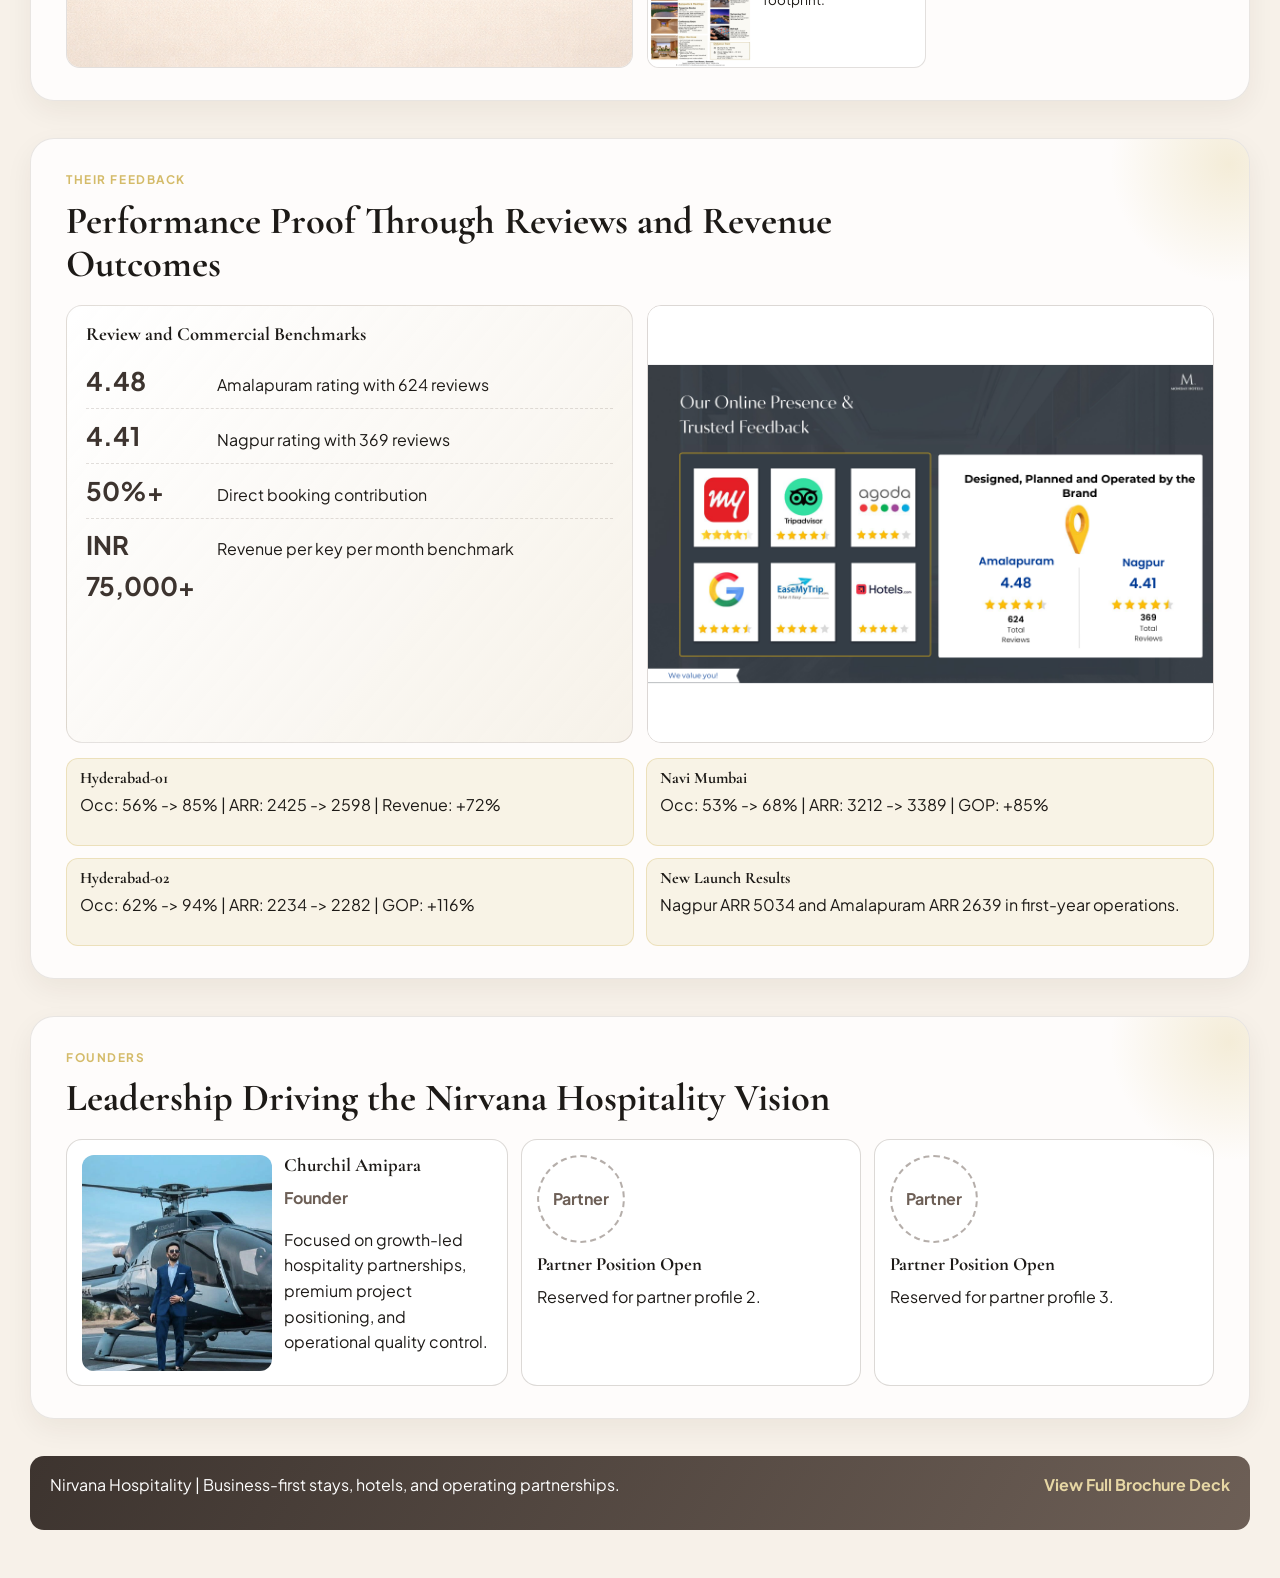
==== commit b733d5ff: "Update brochure using old Nirvana company profile content and PDF logo" ====
--- a/index.html
+++ b/index.html
@@ -13,7 +13,7 @@
 <body>
   <header class="site-header">
     <a class="brand" href="#welcome" aria-label="Nirvana home">
-      <img src="assets/images/brand/nirvana-logo.jpg" alt="Nirvana logo" />
+      <img src="assets/images/brand/nirvana-logo-from-pdf.png" alt="Nirvana Hotels logo" />
       <span>NIRVANA</span>
     </a>
     <button class="menu-toggle" id="menuToggle" aria-label="Toggle menu" aria-expanded="false">Menu</button>
--- a/styles.css
+++ b/styles.css
@@ -80,11 +80,12 @@
 }
 
 .brand img {
-  width: 46px;
-  height: 46px;
-  border-radius: 50%;
+  width: 68px;
+  height: 68px;
+  border-radius: 12px;
   object-fit: cover;
-  border: 2px solid rgba(212, 187, 105, 0.65);
+  border: 1px solid rgba(212, 187, 105, 0.75);
+  box-shadow: 0 4px 12px rgba(29, 26, 23, 0.15);
 }
 
 nav {
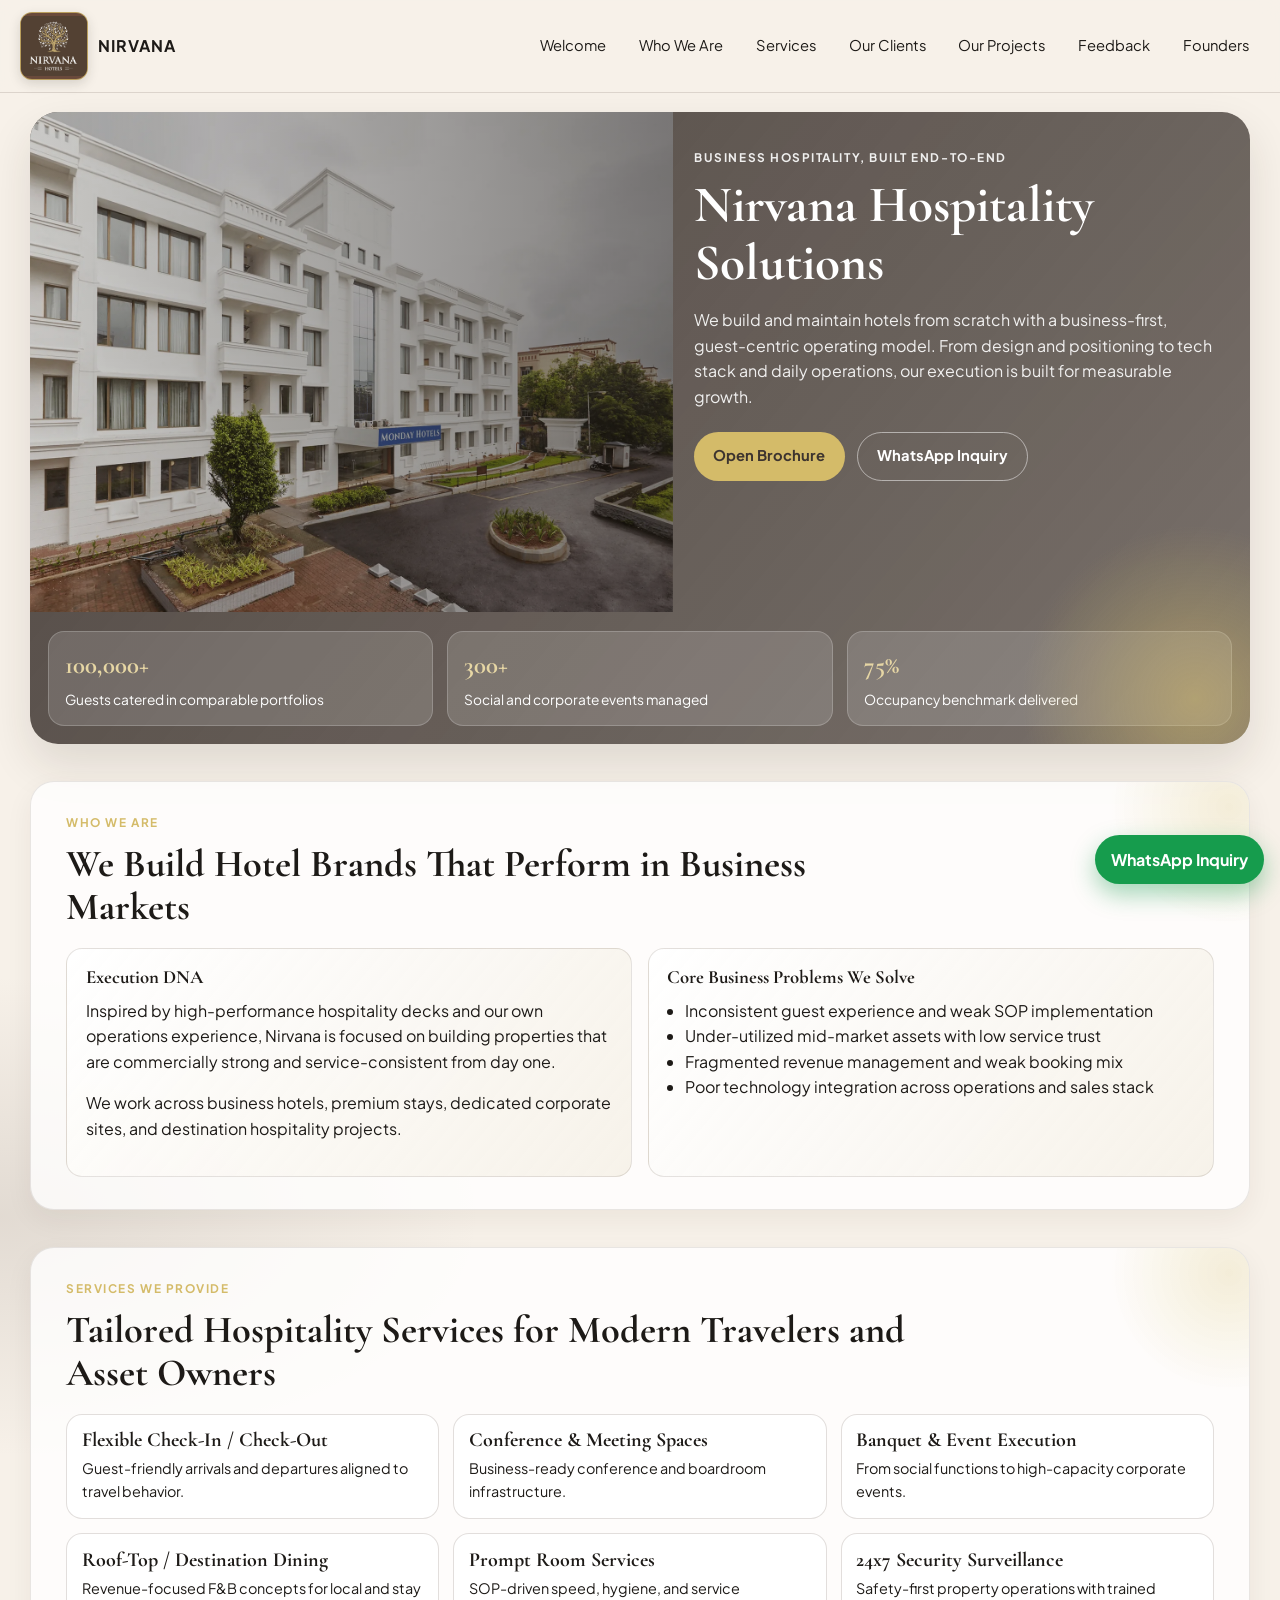
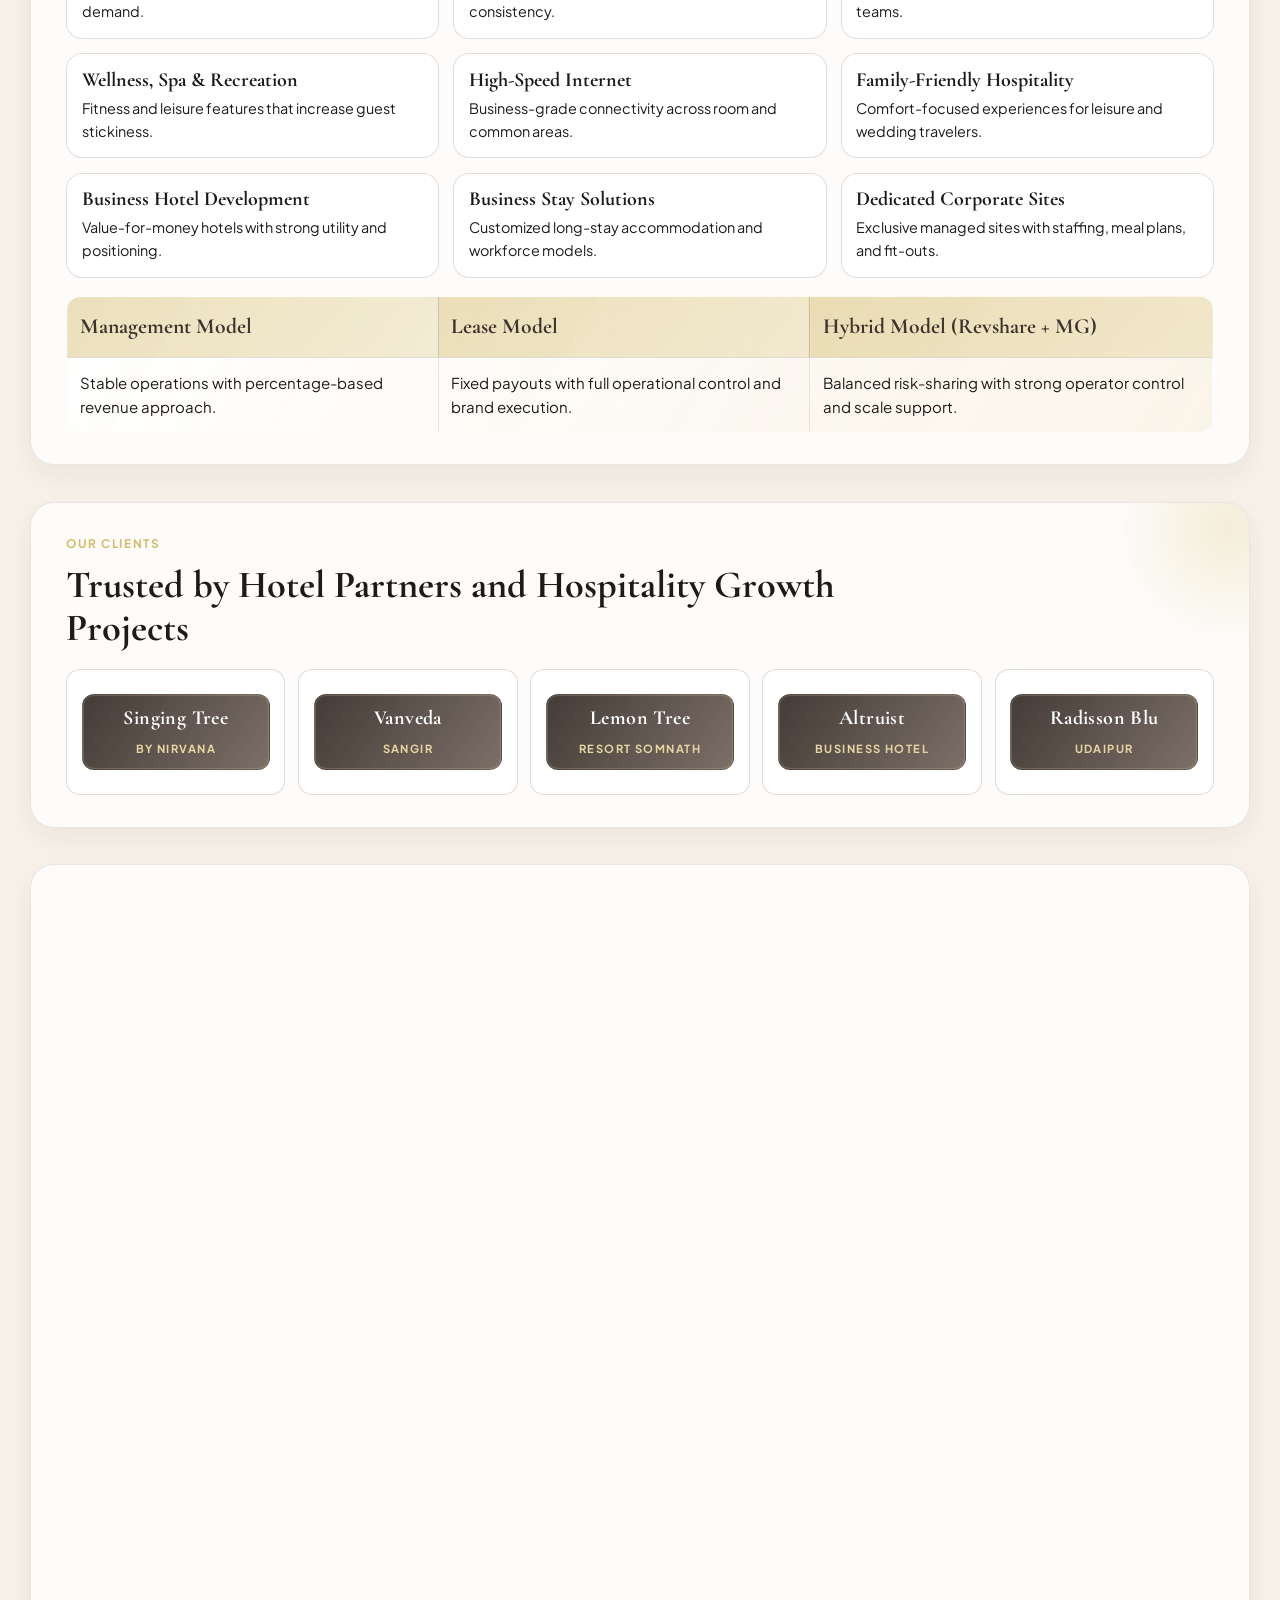
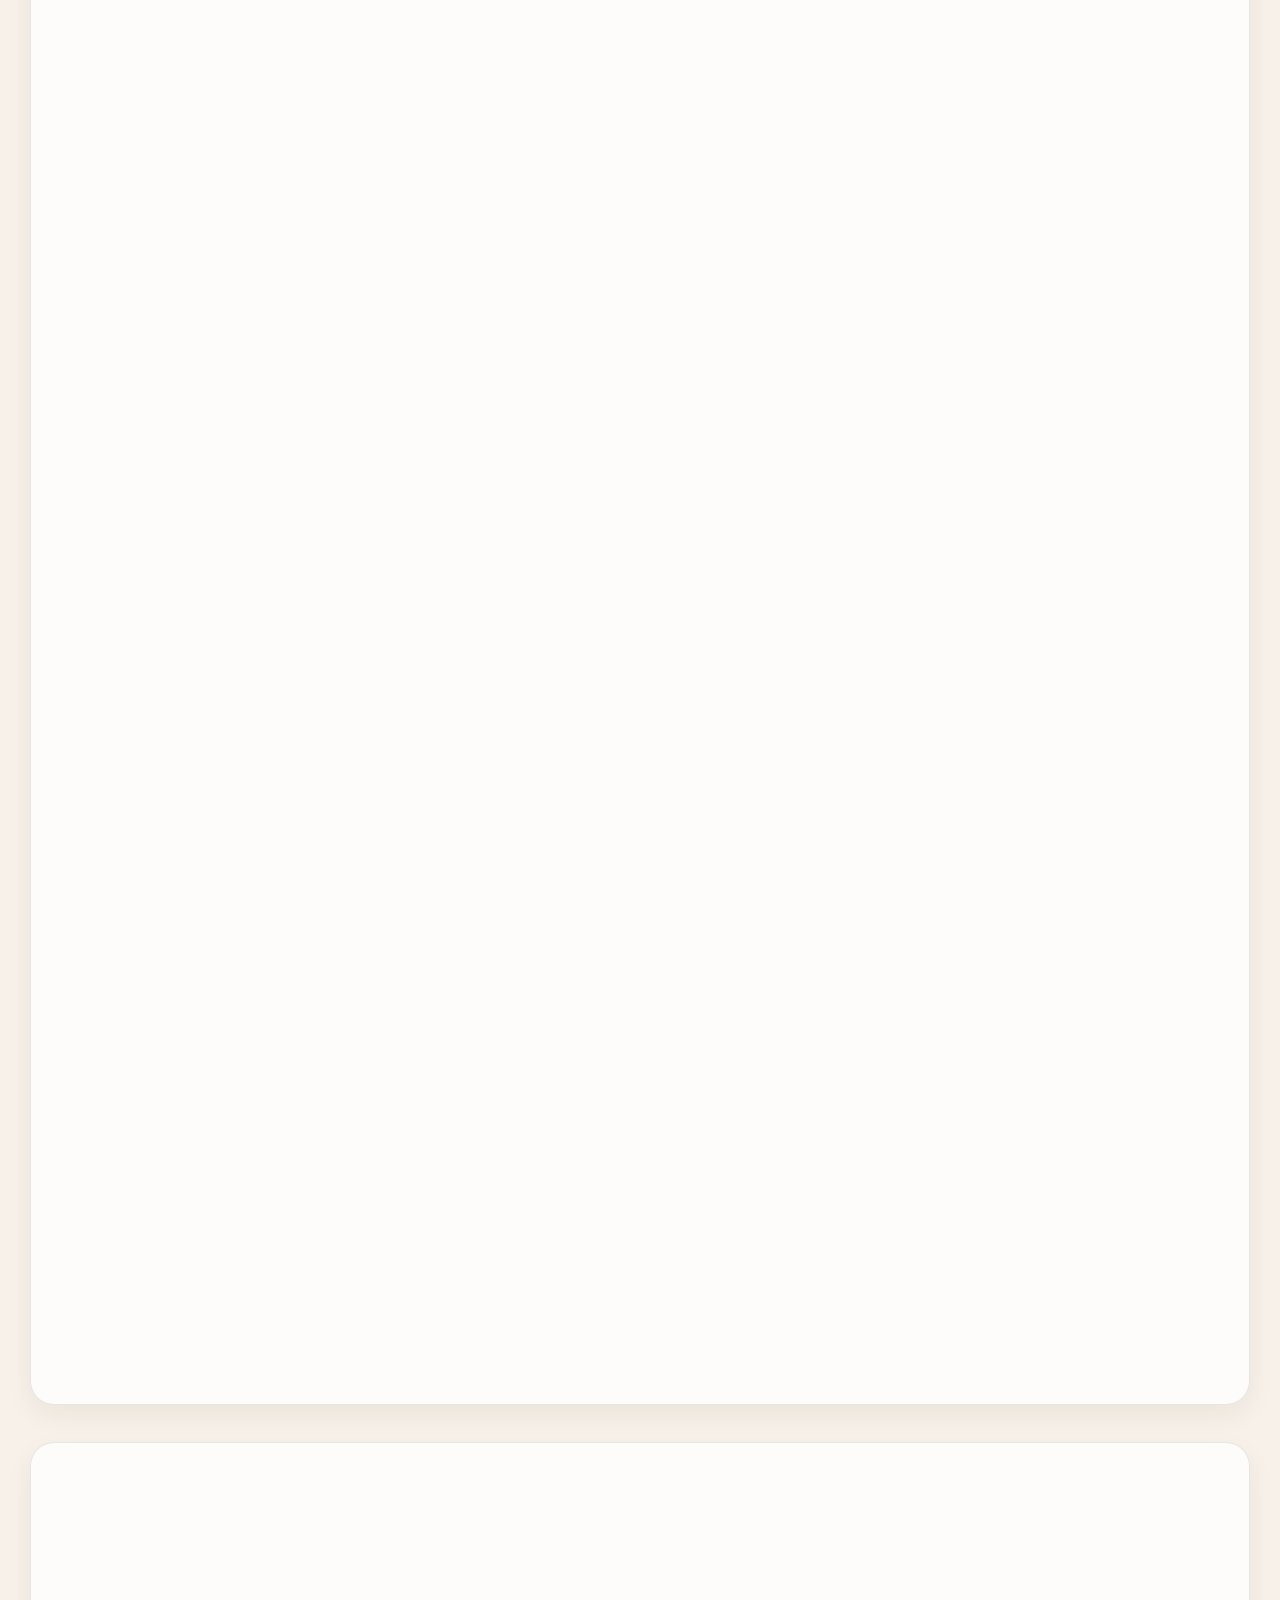
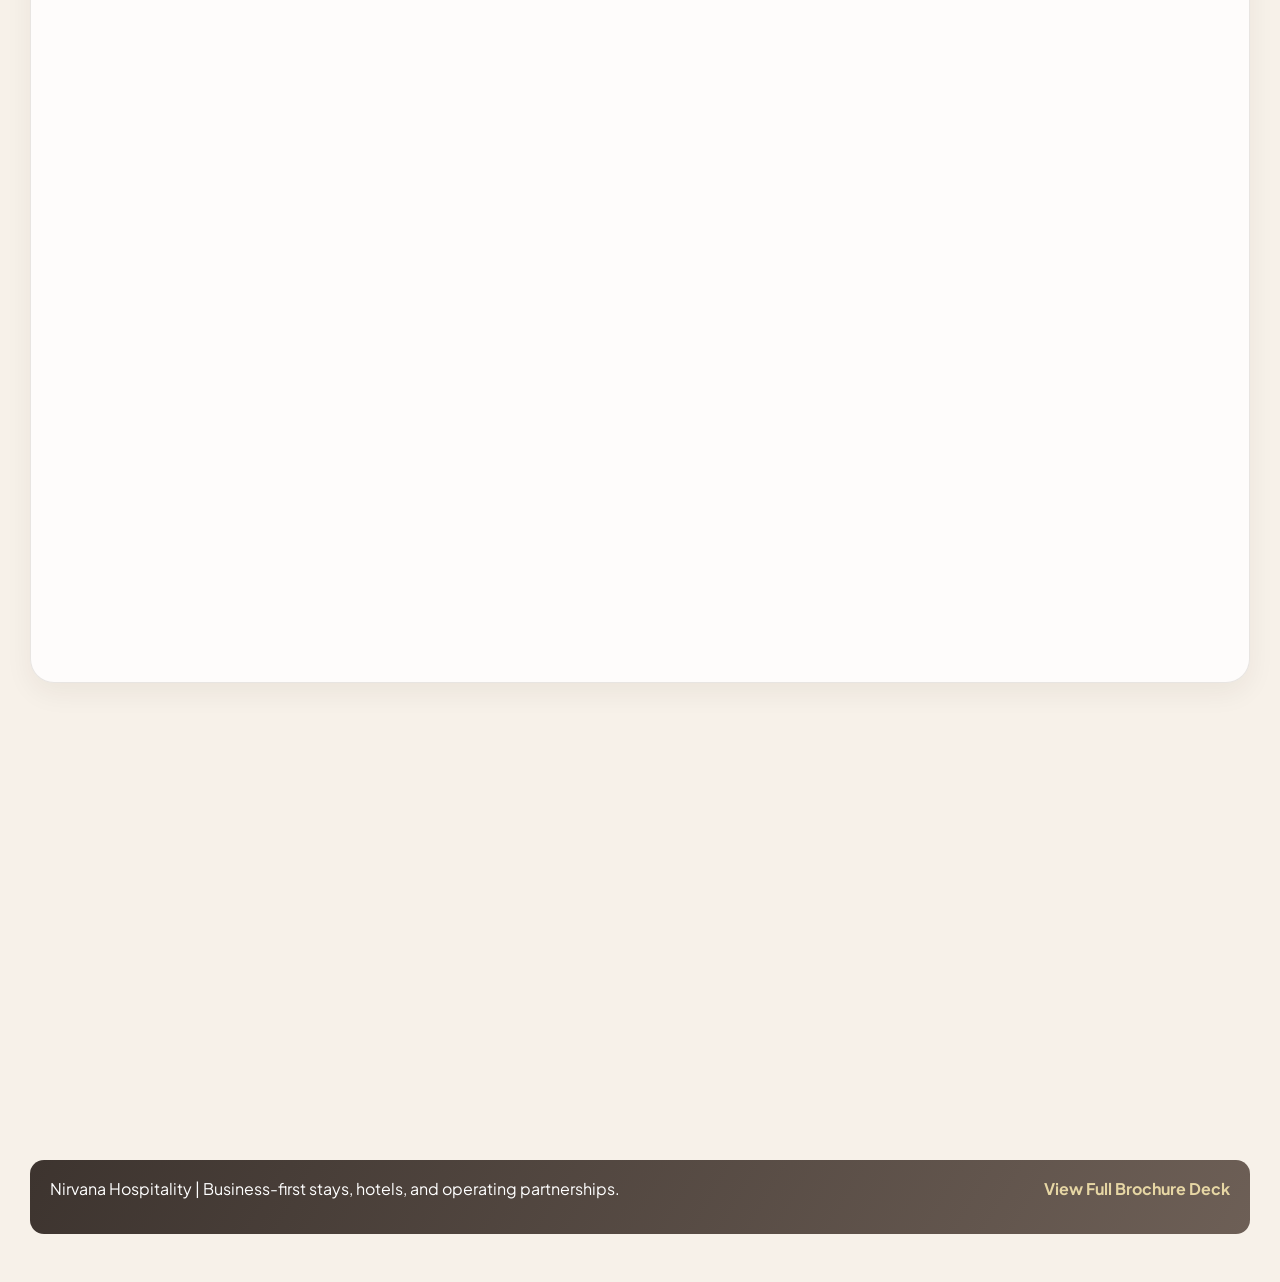
==== commit b4a86c74: "Improve mobile responsiveness, speed, and hotel-only clients" ====
--- a/index.html
+++ b/index.html
@@ -13,7 +13,7 @@
 <body>
   <header class="site-header">
     <a class="brand" href="#welcome" aria-label="Nirvana home">
-      <img src="assets/images/brand/nirvana-logo-from-pdf.png" alt="Nirvana Hotels logo" />
+      <img src="assets/images/brand/nirvana-hotels-logo.jpeg" alt="Nirvana Hotels logo" />
       <span>NIRVANA</span>
     </a>
     <button class="menu-toggle" id="menuToggle" aria-label="Toggle menu" aria-expanded="false">Menu</button>
@@ -31,7 +31,7 @@
   <main>
     <section id="welcome" class="hero reveal">
       <div class="hero-media">
-        <img src="assets/images/sources/mahape_view.png" alt="Nirvana hospitality project facade" />
+        <img src="assets/images/sources/mahape_view.webp" alt="Nirvana hospitality project facade" fetchpriority="high" decoding="async" />
       </div>
       <div class="hero-content">
         <p class="tag">Business Hospitality, Built End-to-End</p>
@@ -124,22 +124,45 @@
     <section id="clients" class="section reveal">
       <div class="section-head">
         <p class="tag">Our Clients</p>
-        <h2>Trusted by Enterprise and High-Volume Business Ecosystems</h2>
+        <h2>Trusted by Hotel Partners and Hospitality Growth Projects</h2>
       </div>
 
       <div class="client-logo-grid">
-        <article class="client-logo-card"><img src="assets/images/client_logos/tata.png" alt="Tata logo" /><div class="client-tooltip"><h4>Tata Group</h4><p>Industrial and enterprise accommodation demand partnerships.</p></div></article>
-        <article class="client-logo-card"><img src="assets/images/client_logos/tcs.png" alt="TCS logo" /><div class="client-tooltip"><h4>TCS</h4><p>Corporate travel and long-stay workforce aligned hospitality demand.</p></div></article>
-        <article class="client-logo-card"><img src="assets/images/client_logos/infosys.png" alt="Infosys logo" /><div class="client-tooltip"><h4>Infosys</h4><p>Business travel and corporate lodging ecosystem reference account.</p></div></article>
-        <article class="client-logo-card"><img src="assets/images/client_logos/sony.png" alt="Sony logo" /><div class="client-tooltip"><h4>Sony</h4><p>Premium business travel and event-linked hospitality demand.</p></div></article>
-        <article class="client-logo-card"><img src="assets/images/client_logos/genpact.png" alt="Genpact logo" /><div class="client-tooltip"><h4>Genpact</h4><p>Corporate operations and training stay requirement support.</p></div></article>
-        <article class="client-logo-card"><img src="assets/images/client_logos/icici-bank.png" alt="ICICI Bank logo" /><div class="client-tooltip"><h4>ICICI Bank</h4><p>Business transit and leadership travel accommodation pattern.</p></div></article>
-        <article class="client-logo-card"><img src="assets/images/client_logos/indusind-bank.png" alt="IndusInd Bank logo" /><div class="client-tooltip"><h4>IndusInd Bank</h4><p>Financial-sector travel and event stay service requirement.</p></div></article>
-        <article class="client-logo-card"><img src="assets/images/client_logos/cipla.png" alt="Cipla logo" /><div class="client-tooltip"><h4>Cipla</h4><p>Pharma corporate travel and operational lodging demand alignment.</p></div></article>
-        <article class="client-logo-card"><img src="assets/images/client_logos/swiggy.png" alt="Swiggy logo" /><div class="client-tooltip"><h4>Swiggy</h4><p>Fast-scale corporate stays and business movement requirements.</p></div></article>
-        <article class="client-logo-card"><img src="assets/images/client_logos/payu.png" alt="PayU logo" /><div class="client-tooltip"><h4>PayU</h4><p>Technology-led business travel and high-frequency occupancy demand.</p></div></article>
-        <article class="client-logo-card"><img src="assets/images/client_logos/alstom.png" alt="Alstom logo" /><div class="client-tooltip"><h4>Alstom</h4><p>Project-based corporate accommodation and site-near stays.</p></div></article>
-        <article class="client-logo-card"><img src="assets/images/client_logos/coca-cola.png" alt="Coca-Cola logo" /><div class="client-tooltip"><h4>Coca-Cola HCB</h4><p>Brand teams, audits, and region-level travel occupancy demand.</p></div></article>
+        <article class="client-logo-card hotel-client">
+          <div class="hotel-mark">
+            <span class="hotel-mark-name">Singing Tree</span>
+            <span class="hotel-mark-sub">by Nirvana</span>
+          </div>
+          <div class="client-tooltip"><h4>Singing Tree</h4><p>Vagator, Goa resort and lifestyle hospitality execution with pool and dining-led guest experiences.</p></div>
+        </article>
+        <article class="client-logo-card hotel-client">
+          <div class="hotel-mark">
+            <span class="hotel-mark-name">Vanveda</span>
+            <span class="hotel-mark-sub">Sangir</span>
+          </div>
+          <div class="client-tooltip"><h4>Vanveda Sangir</h4><p>Nature-first destination property with premium villa-led stays and curated wellness positioning.</p></div>
+        </article>
+        <article class="client-logo-card hotel-client">
+          <div class="hotel-mark">
+            <span class="hotel-mark-name">Lemon Tree</span>
+            <span class="hotel-mark-sub">Resort Somnath</span>
+          </div>
+          <div class="client-tooltip"><h4>Lemon Tree Resort, Somnath</h4><p>Business and leisure mix property support with room, banquet, and recreation positioning assets.</p></div>
+        </article>
+        <article class="client-logo-card hotel-client">
+          <div class="hotel-mark">
+            <span class="hotel-mark-name">Altruist</span>
+            <span class="hotel-mark-sub">Business Hotel</span>
+          </div>
+          <div class="client-tooltip"><h4>Altruist Business Hotel</h4><p>Multi-city operating reference across Bangalore, Hyderabad, Mumbai, Gurugram, and Kolkata.</p></div>
+        </article>
+        <article class="client-logo-card hotel-client">
+          <div class="hotel-mark">
+            <span class="hotel-mark-name">Radisson Blu</span>
+            <span class="hotel-mark-sub">Udaipur</span>
+          </div>
+          <div class="client-tooltip"><h4>Radisson Blu</h4><p>Luxury hospitality presentation and business development support assets for premium positioning.</p></div>
+        </article>
       </div>
     </section>
 
@@ -151,21 +174,21 @@
 
       <div class="project-feature-grid">
         <article class="project-feature">
-          <img src="assets/images/projects/lemon-tree-somnath-brochure.jpeg" alt="Lemon Tree Somnath brochure" />
+          <img src="assets/images/projects/lemon-tree-somnath-brochure.jpeg" alt="Lemon Tree Somnath brochure" loading="lazy" decoding="async" />
           <div>
             <h3>Lemon Tree Resort, Somnath</h3>
             <p>Project presentation including room mix, F&amp;B, recreation, banquet suitability, and location convenience.</p>
           </div>
         </article>
         <article class="project-feature">
-          <img src="assets/images/projects/radisson-exterior.jpg" alt="Radisson project exterior" />
+          <img src="assets/images/projects/radisson-exterior.webp" alt="Radisson project exterior" loading="lazy" decoding="async" />
           <div>
             <h3>Radisson Blu Udaipur Assets</h3>
             <p>Premium hospitality presentation assets used for business development and positioning communication.</p>
           </div>
         </article>
         <article class="project-feature">
-          <img src="assets/images/sources/vanvedasa/2I2A5151.jpg" alt="Vanvedasa project" />
+          <img src="assets/images/sources/vanvedasa/2I2A5151.jpg" alt="Vanvedasa project" loading="lazy" decoding="async" />
           <div>
             <h3>Vanvedasa Sangir</h3>
             <p>Destination-led luxury project with villa experiences, wellness focus, and curated nature hospitality.
@@ -173,7 +196,7 @@
           </div>
         </article>
         <article class="project-feature">
-          <img src="assets/images/sources/amalapuram_drone.png" alt="Amalapuram hotel project" />
+          <img src="assets/images/sources/amalapuram_drone.webp" alt="Amalapuram hotel project" loading="lazy" decoding="async" />
           <div>
             <h3>Business Hotel Asset Optimization</h3>
             <p>Turnaround models covering ARR growth, occupancy uplift, SOP consistency, and direct booking share.</p>
@@ -184,8 +207,8 @@
       <h3 class="subheading">Portfolio Details from Altruist Business Hotel &amp; Stays (Execution Reference)</h3>
       <div class="portfolio-showcase">
         <div class="portfolio-image-stack">
-          <img src="assets/images/generated/portfolio-collage-primary.png" alt="AI hospitality portfolio collage" />
-          <img src="assets/images/generated/portfolio-collage-secondary.png" alt="AI hospitality portfolio details collage" />
+          <img src="assets/images/generated/portfolio-collage-primary.webp" alt="AI hospitality portfolio collage" loading="lazy" decoding="async" />
+          <img src="assets/images/generated/portfolio-collage-secondary.webp" alt="AI hospitality portfolio details collage" loading="lazy" decoding="async" />
         </div>
         <div class="portfolio-table-wrap">
           <table class="portfolio-table">
@@ -211,18 +234,18 @@
       <h3 class="subheading">Our Vast Range of Hotels</h3>
       <div class="range-map-layout">
         <div class="range-map">
-          <img src="assets/images/generated/india-map-hotels-accurate.png" alt="India map with verified hotel city points and labels" />
+          <img src="assets/images/generated/india-map-hotels-accurate.webp" alt="India map with verified hotel city points and labels" loading="lazy" decoding="async" />
         </div>
         <div class="range-cards">
-          <article><img src="assets/images/sources/hitech_facade.png" alt="Hyderabad hotel" /><div><h4>Hyderabad</h4><p>Hitech and business-led operating clusters.</p></div></article>
-          <article><img src="assets/images/projects/altruist_pdf_page_08.png" alt="Bengaluru hotel" /><div><h4>Bengaluru</h4><p>Whitefield, Bellandur, and Manyata references.</p></div></article>
-          <article><img src="assets/images/projects/altruist_pdf_page_12.png" alt="Mumbai Andheri hotel" /><div><h4>Mumbai (Andheri)</h4><p>Airport and metro-connected business hotel format.</p></div></article>
-          <article><img src="assets/images/sources/mahape_view.png" alt="Navi Mumbai hotel" /><div><h4>Navi Mumbai</h4><p>NM-1, NM-2 and Mahape corridor execution.</p></div></article>
-          <article><img src="assets/images/projects/altruist_pdf_page_15.png" alt="Gurugram hotel" /><div><h4>Gurugram</h4><p>DLF corporate zone demand alignment.</p></div></article>
-          <article><img src="assets/images/projects/altruist_pdf_page_16.png" alt="Kolkata New Town hotel" /><div><h4>Kolkata (New Town)</h4><p>Corporate + destination stay positioning.</p></div></article>
-          <article><img src="assets/images/projects/altruist_pdf_page_07.png" alt="Nagpur hotel reference" /><div><h4>Nagpur</h4><p>M2 Square / business stay growth node.</p></div></article>
-          <article><img src="assets/images/sources/amalapuram_drone.png" alt="Amalapuram hotel" /><div><h4>Amalapuram</h4><p>Strong occupancy and ARR benchmark location.</p></div></article>
-          <article><img src="assets/images/projects/lemon-tree-somnath-brochure.jpeg" alt="Rajahmundry reference" /><div><h4>Rajahmundry</h4><p>Regional demand-linked hospitality footprint.</p></div></article>
+          <article><img src="assets/images/sources/hitech_facade.webp" alt="Hyderabad hotel" loading="lazy" decoding="async" /><div><h4>Hyderabad</h4><p>Hitech and business-led operating clusters.</p></div></article>
+          <article><img src="assets/images/projects/altruist_pdf_page_08.png" alt="Bengaluru hotel" loading="lazy" decoding="async" /><div><h4>Bengaluru</h4><p>Whitefield, Bellandur, and Manyata references.</p></div></article>
+          <article><img src="assets/images/projects/altruist_pdf_page_12.png" alt="Mumbai Andheri hotel" loading="lazy" decoding="async" /><div><h4>Mumbai (Andheri)</h4><p>Airport and metro-connected business hotel format.</p></div></article>
+          <article><img src="assets/images/sources/mahape_view.webp" alt="Navi Mumbai hotel" loading="lazy" decoding="async" /><div><h4>Navi Mumbai</h4><p>NM-1, NM-2 and Mahape corridor execution.</p></div></article>
+          <article><img src="assets/images/projects/altruist_pdf_page_15.png" alt="Gurugram hotel" loading="lazy" decoding="async" /><div><h4>Gurugram</h4><p>DLF corporate zone demand alignment.</p></div></article>
+          <article><img src="assets/images/projects/altruist_pdf_page_16.png" alt="Kolkata New Town hotel" loading="lazy" decoding="async" /><div><h4>Kolkata (New Town)</h4><p>Corporate + destination stay positioning.</p></div></article>
+          <article><img src="assets/images/projects/altruist_pdf_page_07.png" alt="Nagpur hotel reference" loading="lazy" decoding="async" /><div><h4>Nagpur</h4><p>M2 Square / business stay growth node.</p></div></article>
+          <article><img src="assets/images/sources/amalapuram_drone.webp" alt="Amalapuram hotel" loading="lazy" decoding="async" /><div><h4>Amalapuram</h4><p>Strong occupancy and ARR benchmark location.</p></div></article>
+          <article><img src="assets/images/projects/lemon-tree-somnath-brochure.jpeg" alt="Rajahmundry reference" loading="lazy" decoding="async" /><div><h4>Rajahmundry</h4><p>Regional demand-linked hospitality footprint.</p></div></article>
         </div>
       </div>
     </section>
@@ -241,7 +264,7 @@
           <div class="metric-line"><strong>INR 75,000+</strong><span>Revenue per key per month benchmark</span></div>
         </article>
         <article class="feedback-image-wrap">
-          <img src="assets/images/clients/online-presence-feedback.png" alt="Guest feedback and online presence" />
+          <img src="assets/images/clients/online-presence-feedback.png" alt="Guest feedback and online presence" loading="lazy" decoding="async" />
         </article>
       </div>
 
@@ -260,7 +283,7 @@
       </div>
       <div class="founders-grid">
         <article class="founder-card main-founder">
-          <img src="assets/images/founders/churchil-amipara.jpeg" alt="Founder Churchil Amipara" />
+          <img src="assets/images/founders/churchil-amipara.jpeg" alt="Founder Churchil Amipara" loading="lazy" decoding="async" />
           <div>
             <h3>Churchil Amipara</h3>
             <p class="role">Founder</p>
--- a/styles.css
+++ b/styles.css
@@ -20,7 +20,7 @@
 }
 
 html {
-  scroll-behavior: smooth;
+  scroll-behavior: auto;
 }
 
 body {
@@ -54,6 +54,7 @@
 img {
   max-width: 100%;
   display: block;
+  height: auto;
 }
 
 .site-header {
@@ -83,7 +84,8 @@
   width: 68px;
   height: 68px;
   border-radius: 12px;
-  object-fit: cover;
+  object-fit: contain;
+  background: #6a4a3b;
   border: 1px solid rgba(212, 187, 105, 0.75);
   box-shadow: 0 4px 12px rgba(29, 26, 23, 0.15);
 }
@@ -250,6 +252,8 @@
   box-shadow: 0 10px 28px rgba(44, 32, 22, 0.06);
   position: relative;
   overflow: hidden;
+  content-visibility: auto;
+  contain-intrinsic-size: 1px 780px;
 }
 
 .section::before {
@@ -365,7 +369,7 @@
 
 .client-logo-grid {
   display: grid;
-  grid-template-columns: repeat(4, minmax(0, 1fr));
+  grid-template-columns: repeat(5, minmax(0, 1fr));
   gap: 0.8rem;
 }
 
@@ -374,7 +378,7 @@
   border-radius: 14px;
   border: 1px solid rgba(109, 95, 86, 0.22);
   background: #fff;
-  min-height: 132px;
+  min-height: 126px;
   padding: 0.7rem;
   display: grid;
   place-items: center;
@@ -385,6 +389,44 @@
   width: 88%;
   height: 70px;
   object-fit: contain;
+}
+
+.hotel-client {
+  padding: 1rem 0.9rem;
+}
+
+.hotel-mark {
+  width: 100%;
+  min-height: 76px;
+  border-radius: 12px;
+  border: 1px solid rgba(109, 95, 86, 0.22);
+  background: linear-gradient(125deg, rgba(61, 52, 47, 0.96), rgba(109, 95, 86, 0.9));
+  display: grid;
+  place-items: center;
+  text-align: center;
+  gap: 0.2rem;
+  padding: 0.5rem;
+  box-shadow: inset 0 0 0 1px rgba(230, 214, 164, 0.2);
+}
+
+.hotel-mark-name {
+  display: block;
+  color: #fff;
+  font-family: "Cormorant Garamond", serif;
+  font-size: 1.25rem;
+  font-weight: 700;
+  line-height: 1;
+  letter-spacing: 0.02em;
+}
+
+.hotel-mark-sub {
+  display: block;
+  color: var(--gold-300);
+  font-size: 0.7rem;
+  letter-spacing: 0.13em;
+  text-transform: uppercase;
+  font-weight: 700;
+  line-height: 1.2;
 }
 
 .client-tooltip {
@@ -685,12 +727,18 @@
 }
 
 .reveal {
+  opacity: 1;
+  transform: translateY(0);
+}
+
+.reveal.is-ready {
   opacity: 0;
-  transform: translateY(30px);
-  transition: opacity 0.6s ease, transform 0.6s ease;
-}
-
-.reveal.show {
+  transform: translateY(18px);
+  transition: opacity 0.28s ease-out, transform 0.28s ease-out;
+  will-change: opacity, transform;
+}
+
+.reveal.is-ready.show {
   opacity: 1;
   transform: translateY(0);
 }
@@ -732,16 +780,25 @@
 
   .hero-metrics,
   .split-grid,
-  .service-grid,
-  .client-logo-grid,
   .project-feature-grid,
   .portfolio-showcase,
   .range-map-layout,
-  .range-cards,
   .feedback-grid,
   .kpi-row,
   .founders-grid {
     grid-template-columns: 1fr;
+  }
+
+  .service-grid {
+    grid-template-columns: repeat(2, minmax(0, 1fr));
+  }
+
+  .client-logo-grid {
+    grid-template-columns: repeat(2, minmax(0, 1fr));
+  }
+
+  .range-cards {
+    grid-template-columns: repeat(2, minmax(0, 1fr));
   }
 
   .project-feature,
@@ -771,3 +828,76 @@
     width: 100%;
   }
 }
+
+@media (max-width: 760px) {
+  .site-header {
+    gap: 0.55rem;
+    padding: 0.62rem 0.8rem;
+  }
+
+  .brand {
+    gap: 0.5rem;
+  }
+
+  .brand img {
+    width: 54px;
+    height: 54px;
+  }
+
+  .brand span {
+    font-size: 0.94rem;
+    letter-spacing: 0.04em;
+  }
+
+  main {
+    width: min(calc(100% - 1rem), var(--max));
+    margin-top: 0.8rem;
+  }
+
+  .section,
+  .hero {
+    margin: 0 0 1.4rem;
+  }
+
+  .section {
+    padding: 1.25rem 0.88rem;
+  }
+
+  .hero-metrics,
+  .service-grid,
+  .client-logo-grid,
+  .range-cards {
+    grid-template-columns: 1fr;
+  }
+
+  .hero-actions .btn {
+    width: 100%;
+  }
+
+  .whatsapp-float {
+    right: 0.68rem;
+    bottom: 0.68rem;
+    padding: 0.6rem 0.86rem;
+    font-size: 0.83rem;
+  }
+
+  .reveal.is-ready {
+    opacity: 1;
+    transform: none;
+    transition: none;
+  }
+}
+
+@media (prefers-reduced-motion: reduce) {
+  html {
+    scroll-behavior: auto;
+  }
+
+  .reveal,
+  .reveal.is-ready,
+  .reveal.is-ready.show {
+    opacity: 1;
+    transform: none;
+    transition: none;
+  }
+}
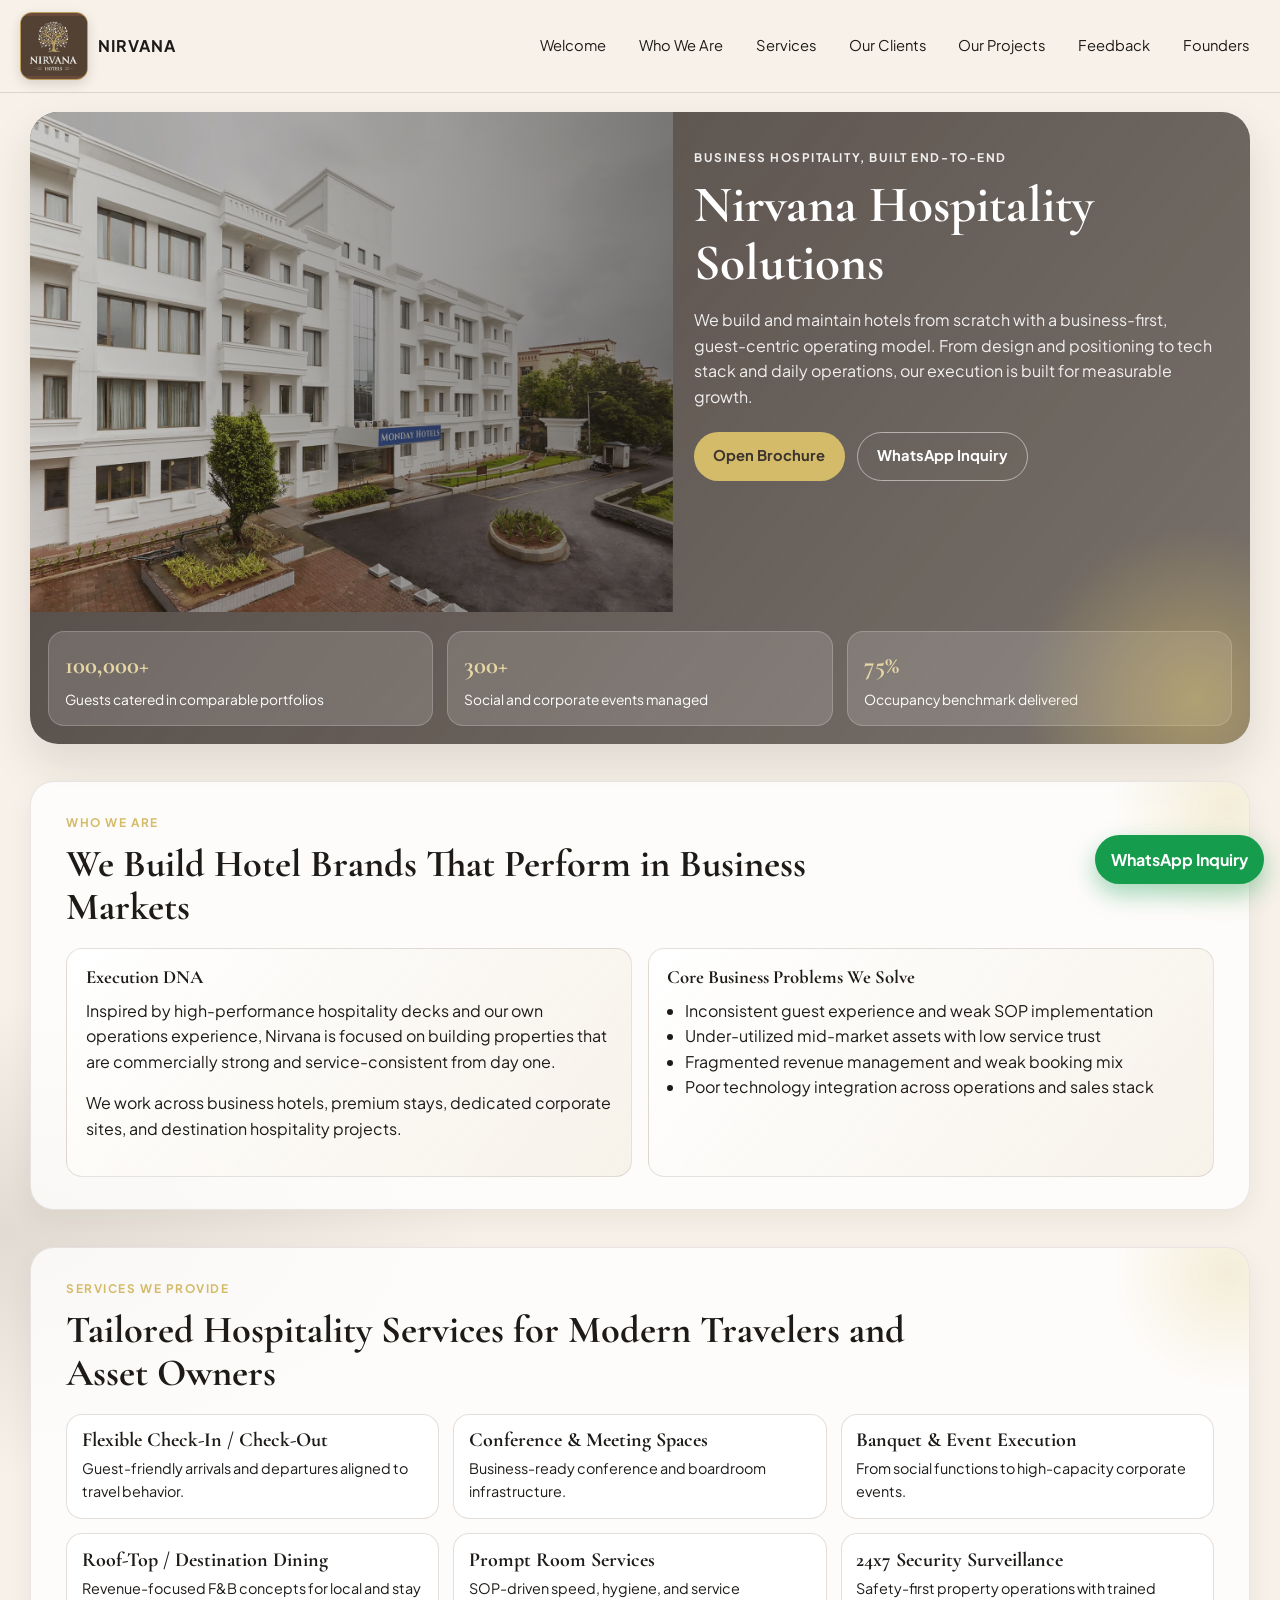
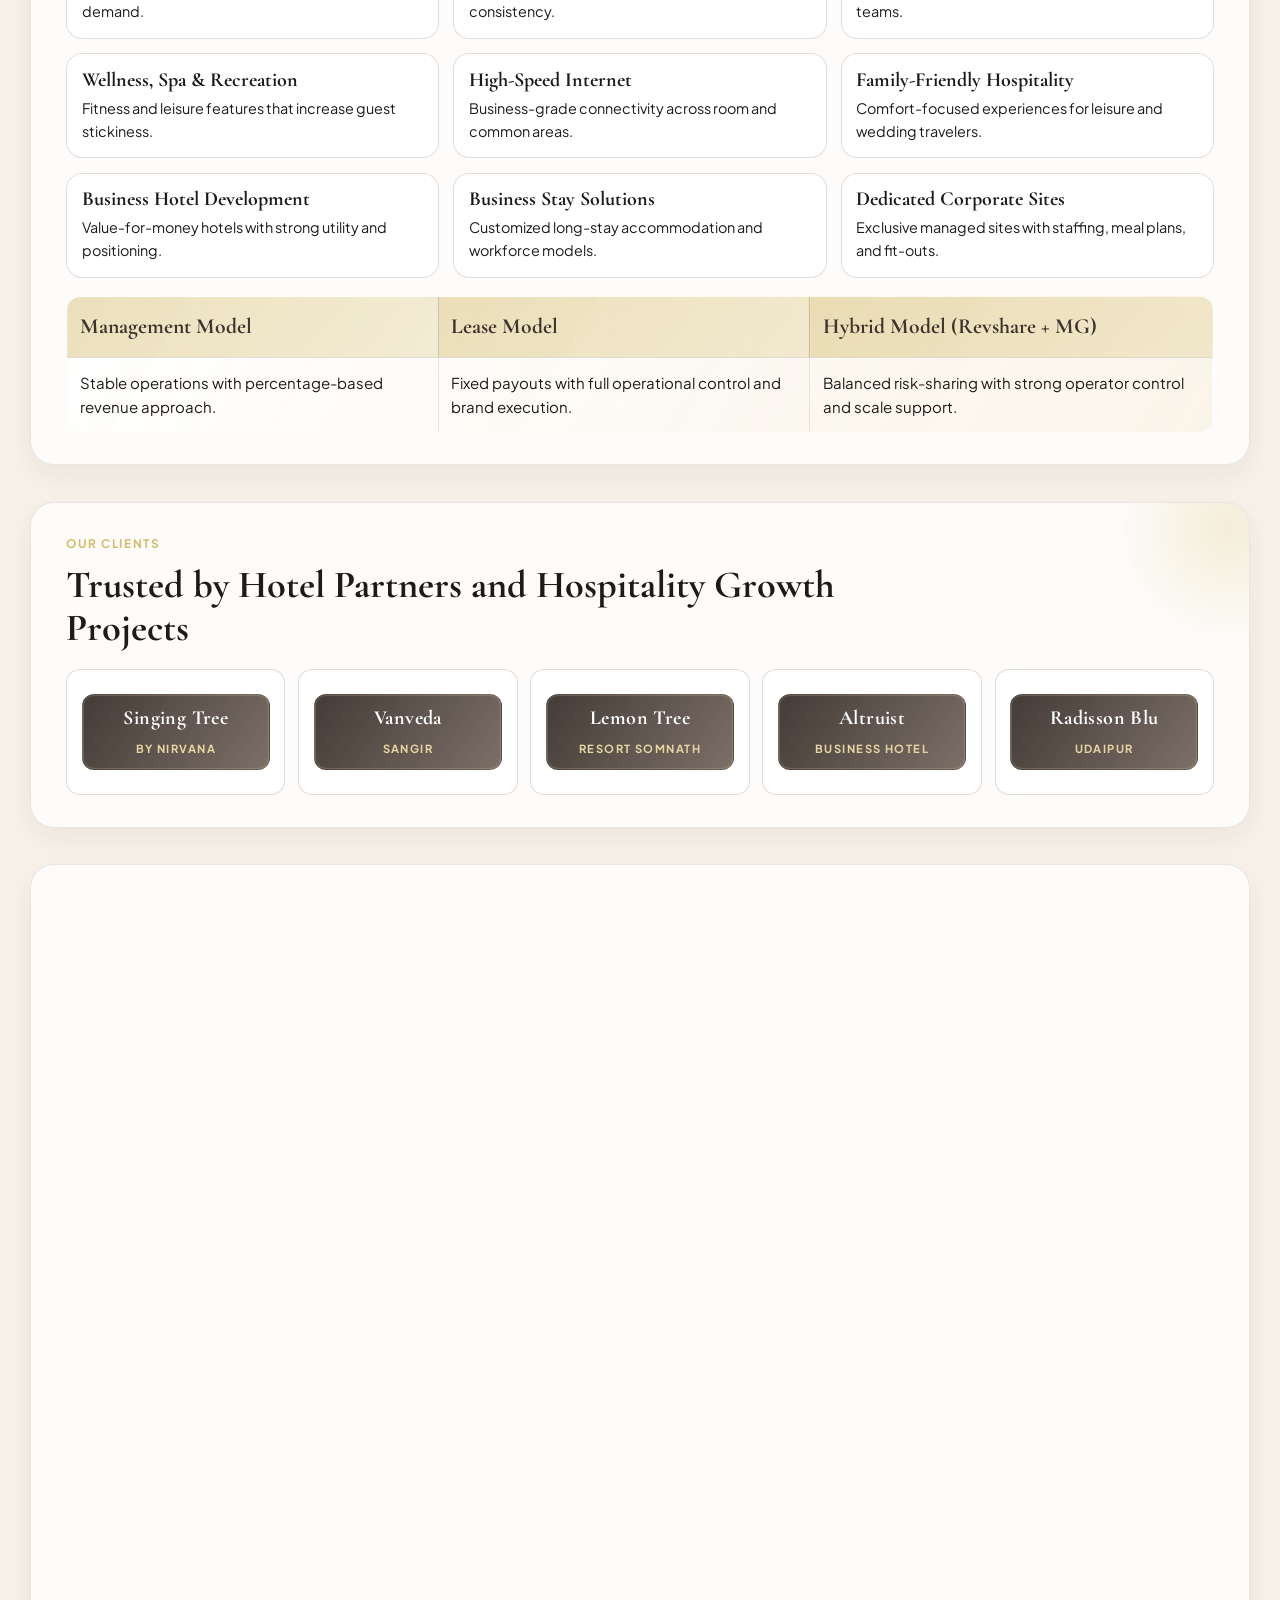
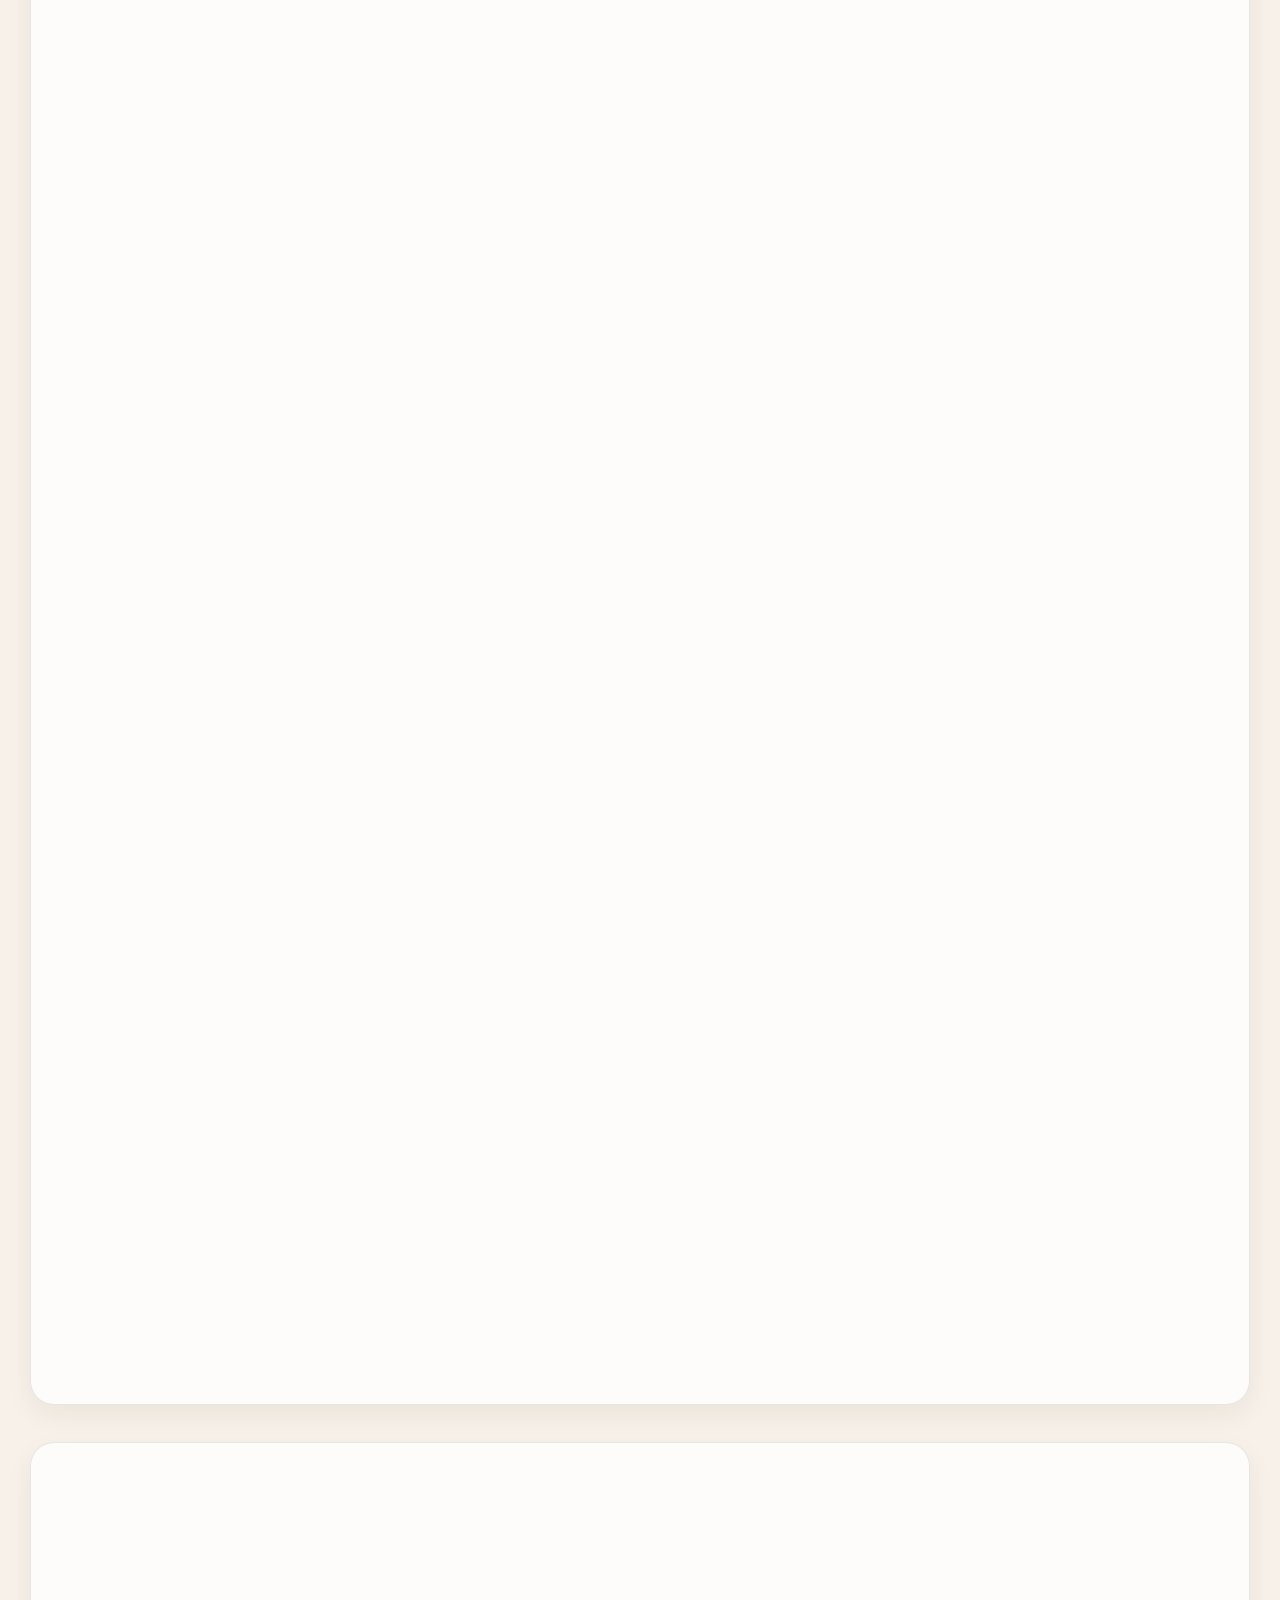
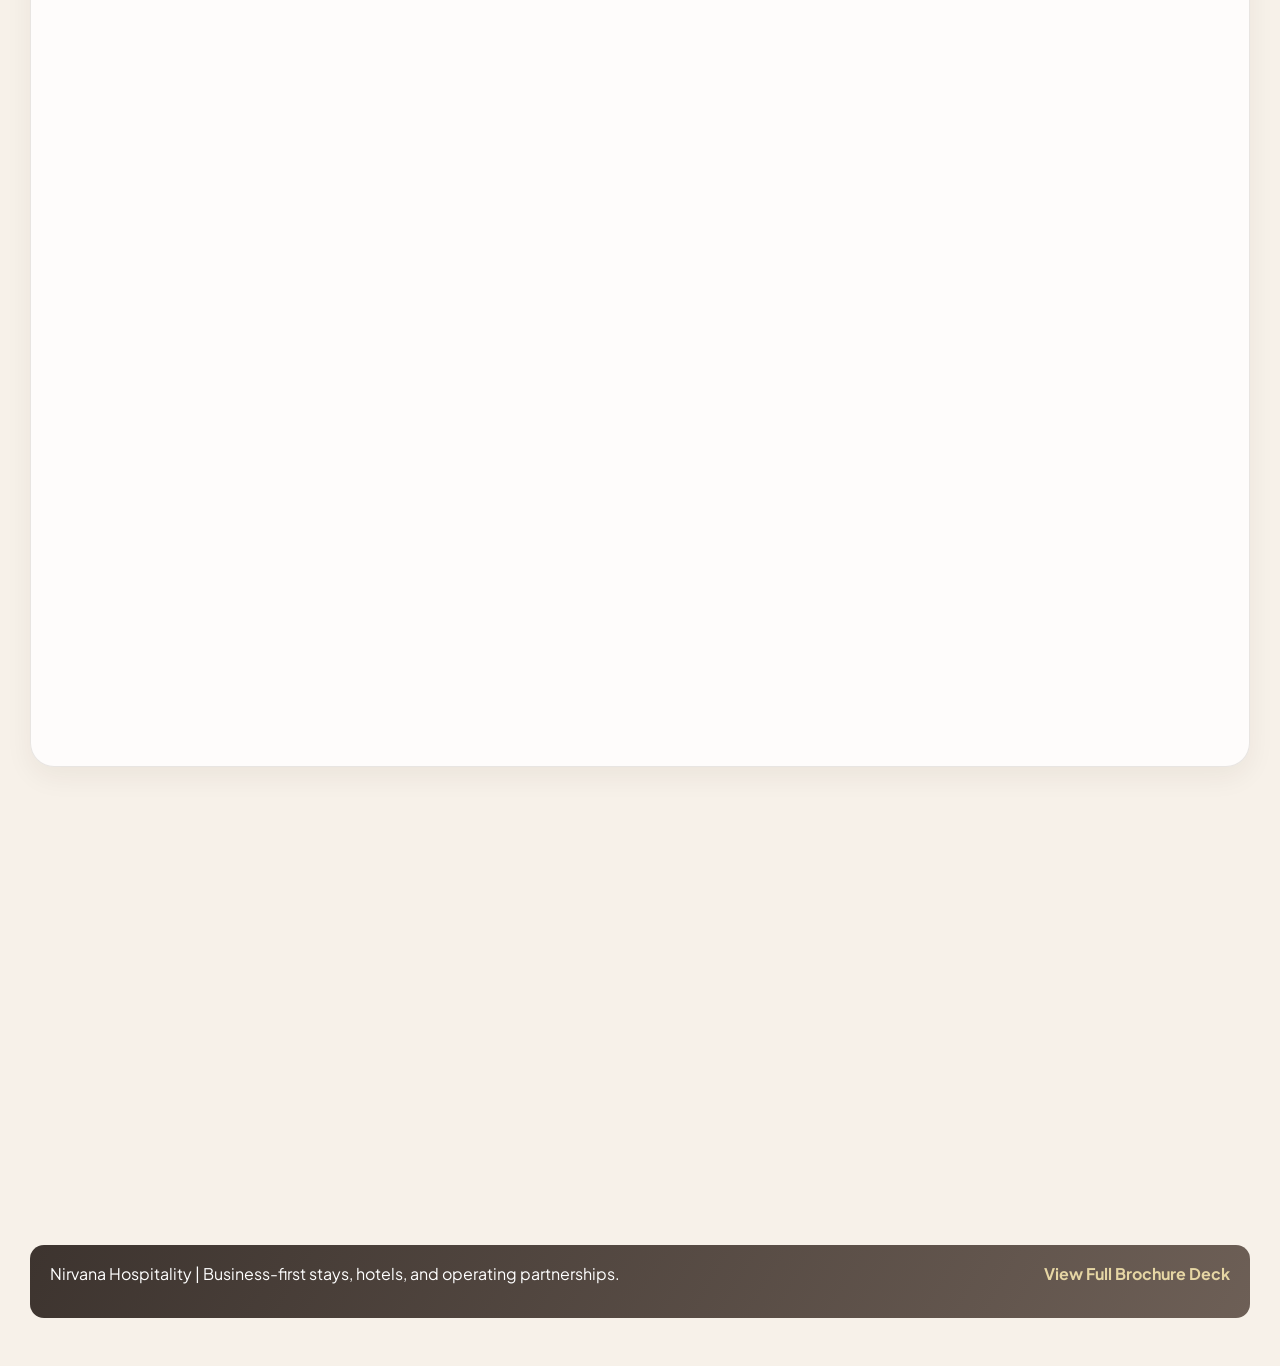
==== commit 6850ef31: "Highlight management-led turnaround outcomes in performance section" ====
--- a/index.html
+++ b/index.html
@@ -268,11 +268,32 @@
         </article>
       </div>
 
-      <div class="kpi-row">
-        <article><h4>Hyderabad-01</h4><p>Occ: 56% -> 85% | ARR: 2425 -> 2598 | Revenue: +72%</p></article>
-        <article><h4>Navi Mumbai</h4><p>Occ: 53% -> 68% | ARR: 3212 -> 3389 | GOP: +85%</p></article>
-        <article><h4>Hyderabad-02</h4><p>Occ: 62% -> 94% | ARR: 2234 -> 2282 | GOP: +116%</p></article>
-        <article><h4>New Launch Results</h4><p>Nagpur ARR 5034 and Amalapuram ARR 2639 in first-year operations.</p></article>
+      <div class="management-impact">
+        <p class="impact-intro">Management-Led Turnaround Outcomes Delivered by Nirvana</p>
+        <div class="kpi-row">
+          <article class="impact-card">
+            <p class="impact-tagline">Management Improvement</p>
+            <h4>Hyderabad-01</h4>
+            <p class="impact-metric"><span>Occupancy</span><strong>56% -> 85%</strong></p>
+            <p class="impact-metric"><span>ARR</span><strong>2425 -> 2598</strong></p>
+            <p class="impact-growth">Revenue Growth: +72%</p>
+          </article>
+          <article class="impact-card">
+            <p class="impact-tagline">Management Improvement</p>
+            <h4>Navi Mumbai</h4>
+            <p class="impact-metric"><span>Occupancy</span><strong>53% -> 68%</strong></p>
+            <p class="impact-metric"><span>ARR</span><strong>3212 -> 3389</strong></p>
+            <p class="impact-growth">GOP Growth: +85%</p>
+          </article>
+          <article class="impact-card">
+            <p class="impact-tagline">Management Improvement</p>
+            <h4>Hyderabad-02</h4>
+            <p class="impact-metric"><span>Occupancy</span><strong>62% -> 94%</strong></p>
+            <p class="impact-metric"><span>ARR</span><strong>2234 -> 2282</strong></p>
+            <p class="impact-growth">GOP Growth: +116%</p>
+          </article>
+        </div>
+        <p class="impact-note">These uplifts were achieved through tighter revenue management, stronger SOP execution, and focused on-ground operational control by our management team.</p>
       </div>
     </section>
 
--- a/styles.css
+++ b/styles.css
@@ -634,20 +634,81 @@
 
 .kpi-row {
   display: grid;
-  grid-template-columns: repeat(2, minmax(0, 1fr));
+  grid-template-columns: repeat(3, minmax(0, 1fr));
   gap: 0.74rem;
+  margin-top: 0.65rem;
+}
+
+.management-impact {
   margin-top: 0.95rem;
-}
-
-.kpi-row article {
-  border: 1px solid rgba(212, 187, 105, 0.35);
-  border-radius: 12px;
-  background: rgba(212, 187, 105, 0.14);
-  padding: 0.7rem 0.8rem;
-}
-
-.kpi-row h4 {
-  margin-bottom: 0.25rem;
+  border: 1px solid rgba(212, 187, 105, 0.46);
+  border-radius: 16px;
+  padding: 0.9rem;
+  background: linear-gradient(140deg, rgba(212, 187, 105, 0.19), rgba(255, 255, 255, 0.9));
+}
+
+.impact-intro {
+  margin: 0 0 0.18rem;
+  font-family: "Cormorant Garamond", serif;
+  font-size: clamp(1.22rem, 2.2vw, 1.8rem);
+  color: var(--taupe-900);
+  font-weight: 700;
+}
+
+.impact-note {
+  margin: 0.72rem 0 0;
+  font-size: 0.88rem;
+  color: var(--taupe-700);
+}
+
+.impact-card {
+  border: 1px solid rgba(109, 95, 86, 0.18);
+  border-radius: 14px;
+  background: #fff;
+  padding: 0.72rem;
+  box-shadow: 0 8px 18px rgba(39, 30, 23, 0.08);
+}
+
+.impact-tagline {
+  margin: 0 0 0.22rem;
+  text-transform: uppercase;
+  letter-spacing: 0.12em;
+  font-size: 0.62rem;
+  color: #7b6322;
+  font-weight: 700;
+}
+
+.impact-card h4 {
+  margin-bottom: 0.42rem;
+}
+
+.impact-metric {
+  margin: 0 0 0.25rem;
+  display: flex;
+  justify-content: space-between;
+  gap: 0.55rem;
+  align-items: baseline;
+  font-size: 0.84rem;
+}
+
+.impact-metric span {
+  color: var(--taupe-700);
+}
+
+.impact-metric strong {
+  color: var(--taupe-900);
+}
+
+.impact-growth {
+  margin: 0.36rem 0 0;
+  border-radius: 999px;
+  border: 1px solid rgba(212, 187, 105, 0.55);
+  background: rgba(212, 187, 105, 0.19);
+  padding: 0.24rem 0.54rem;
+  font-size: 0.79rem;
+  font-weight: 700;
+  color: #6a4f0f;
+  width: fit-content;
 }
 
 .founders-grid {
